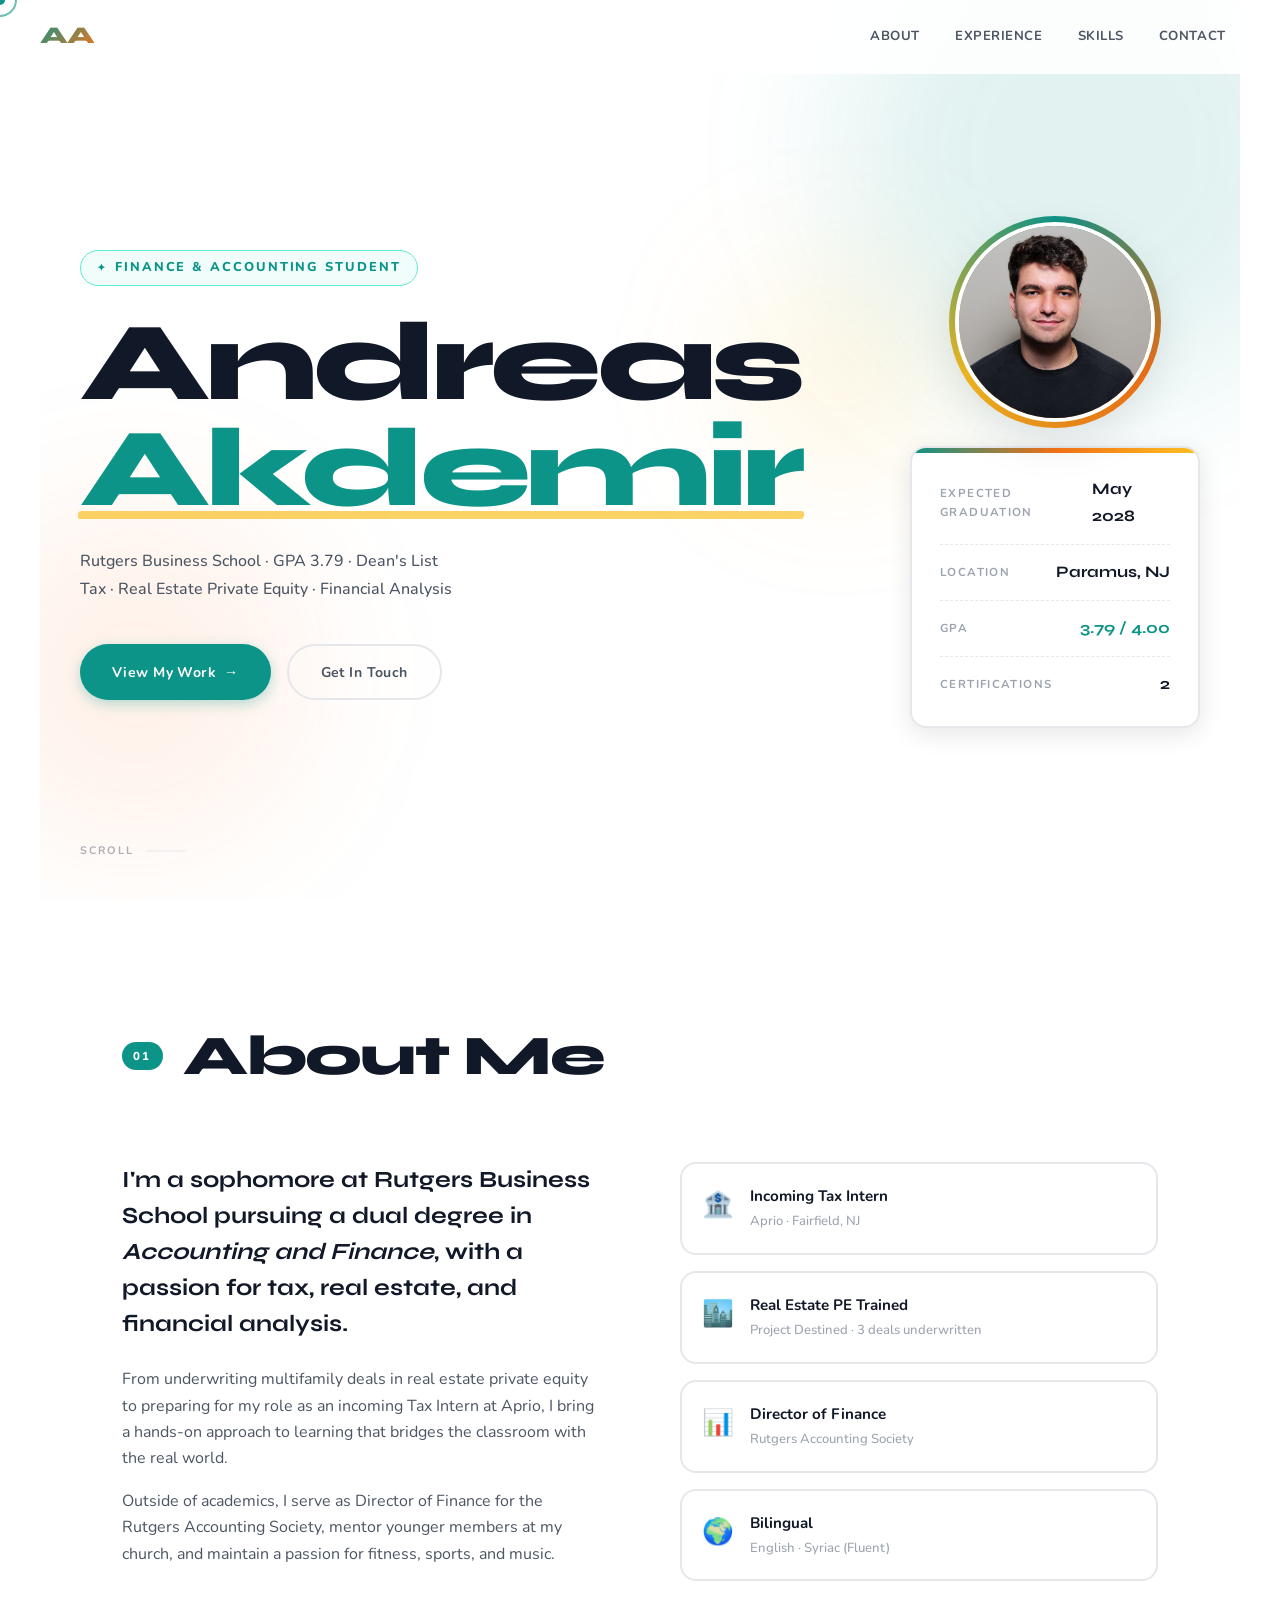
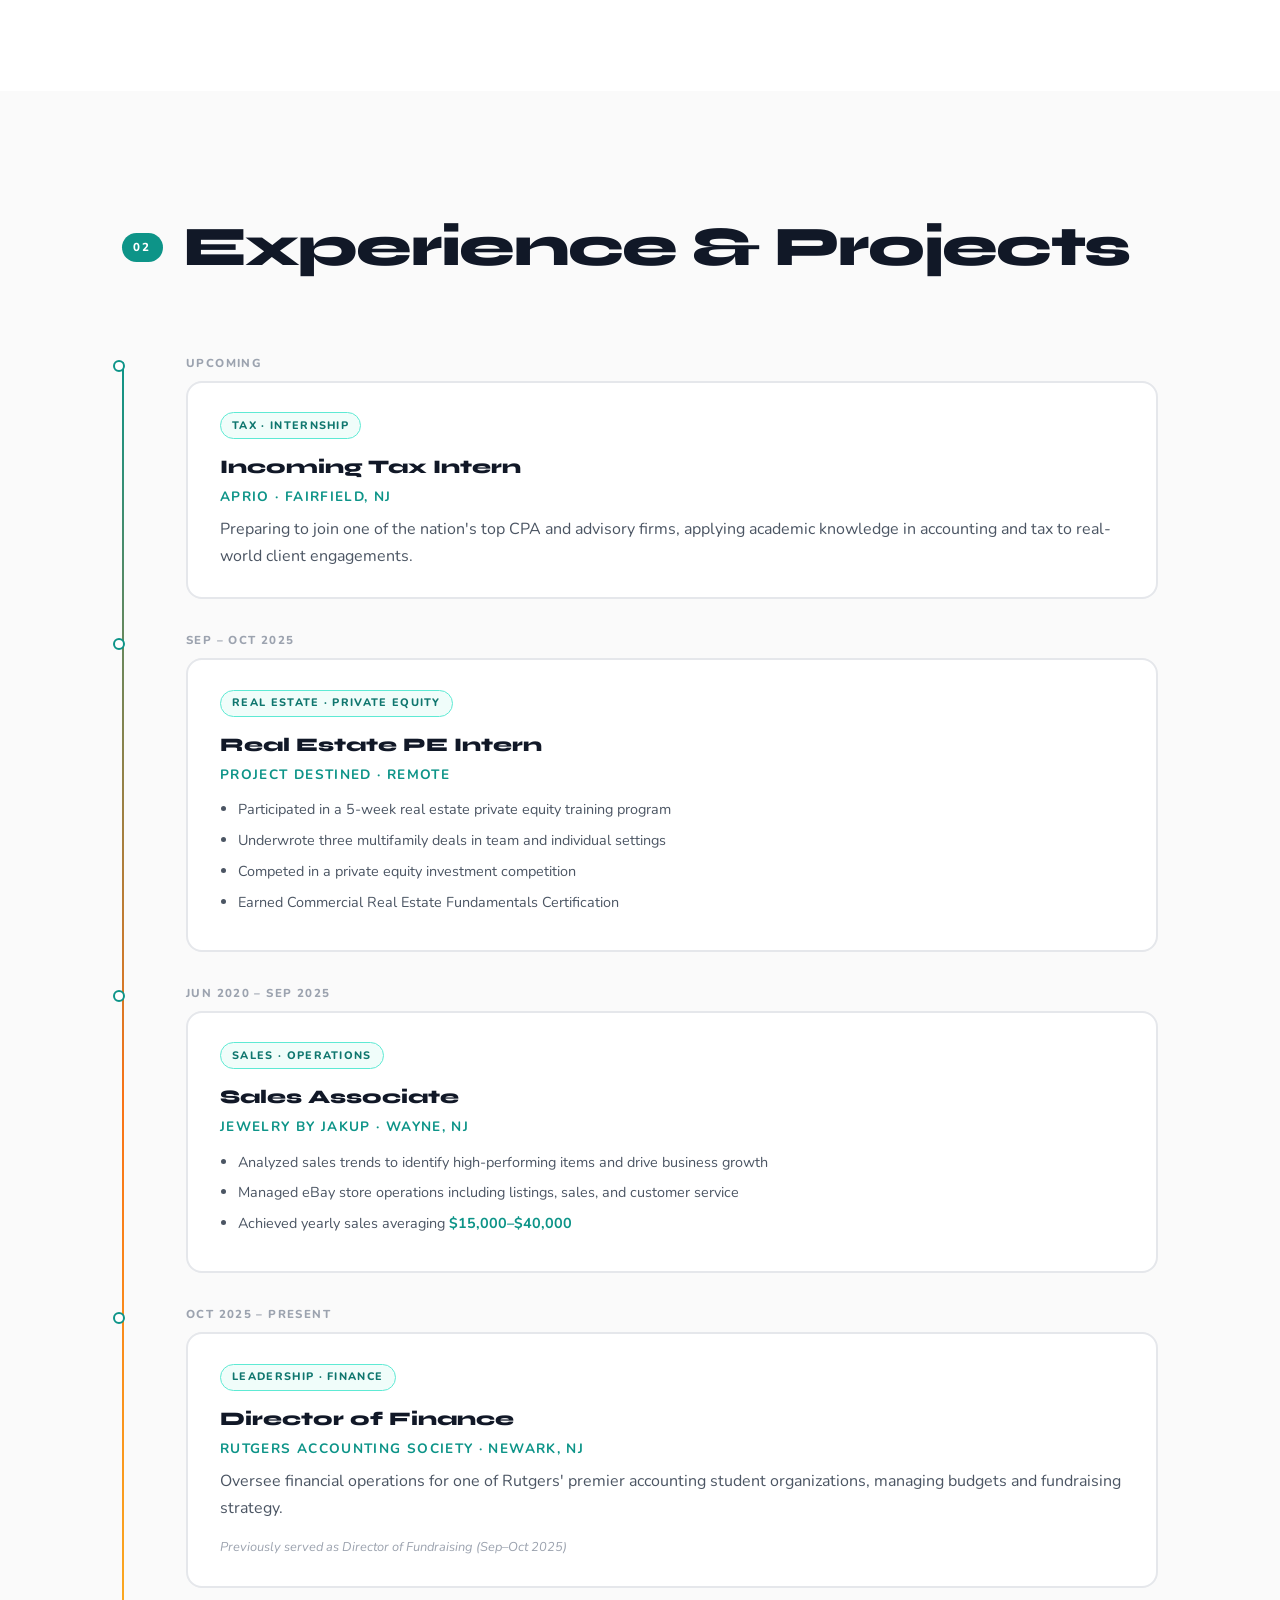
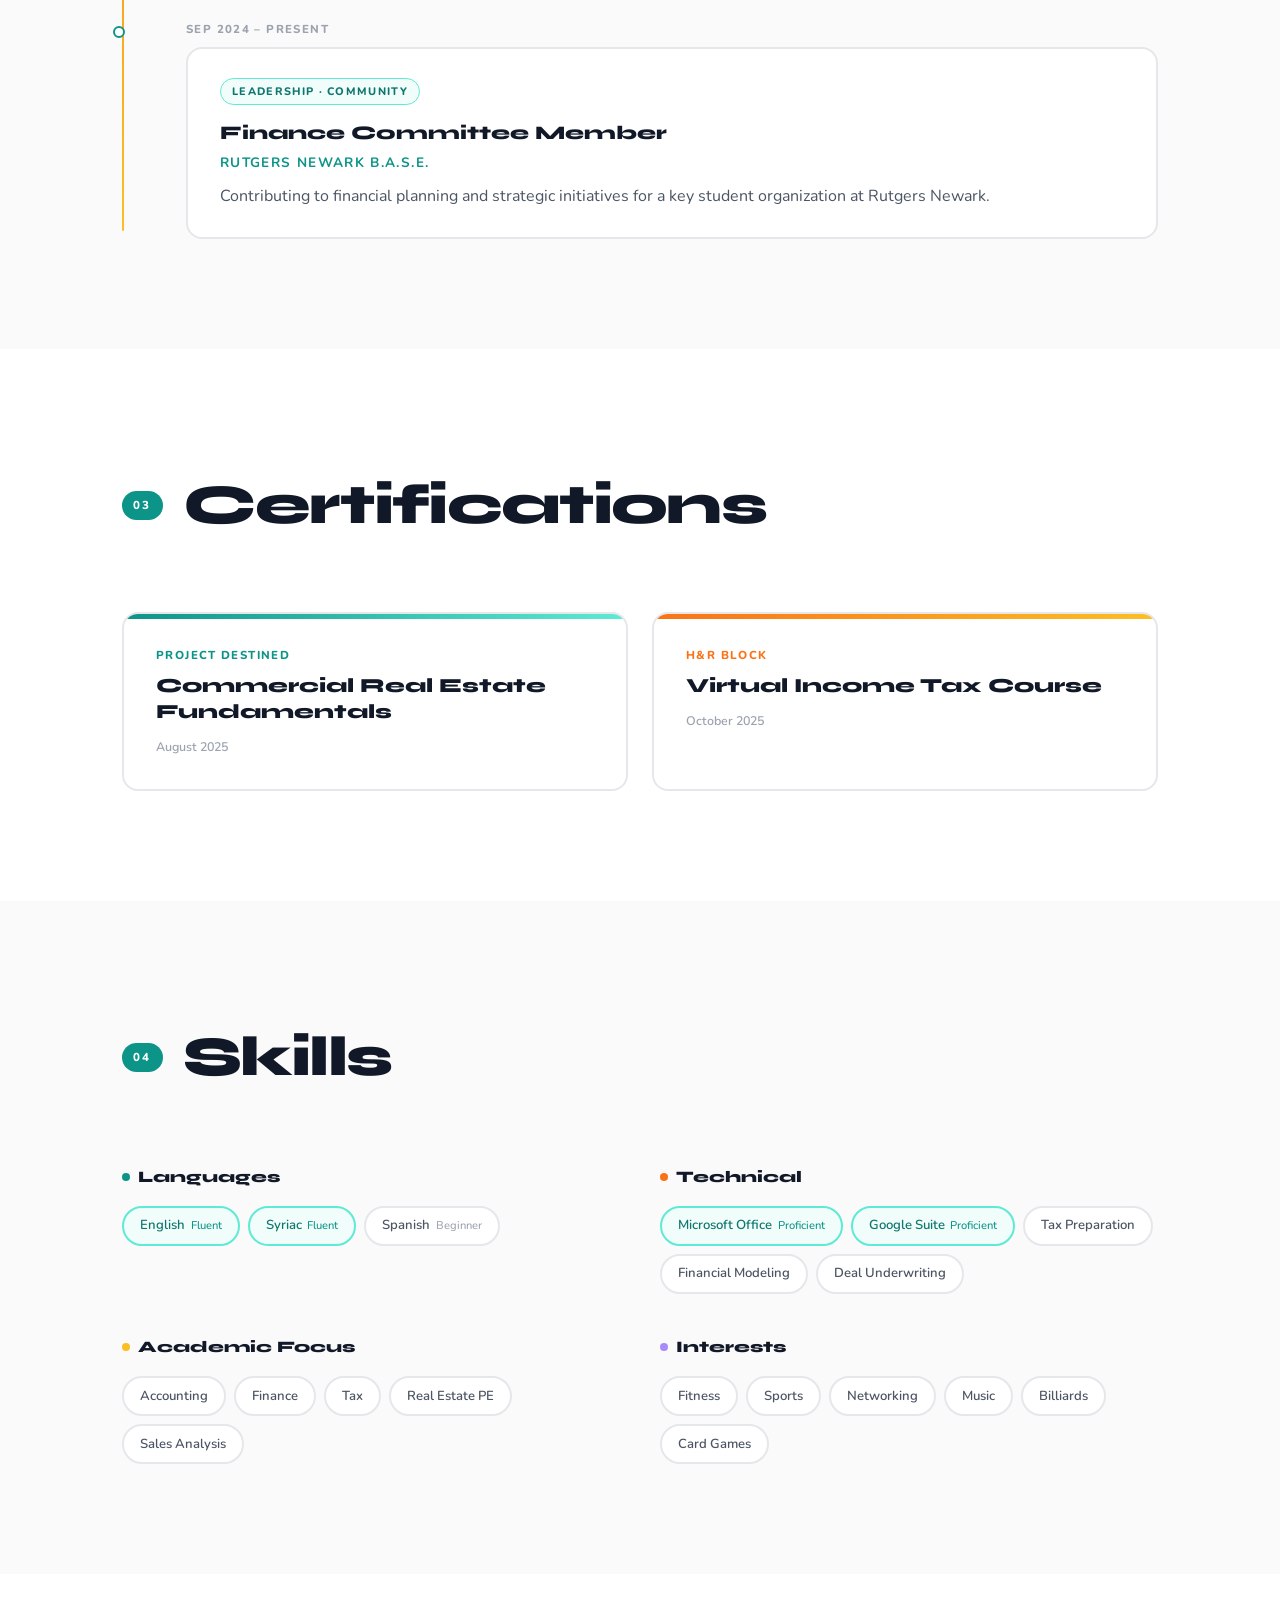
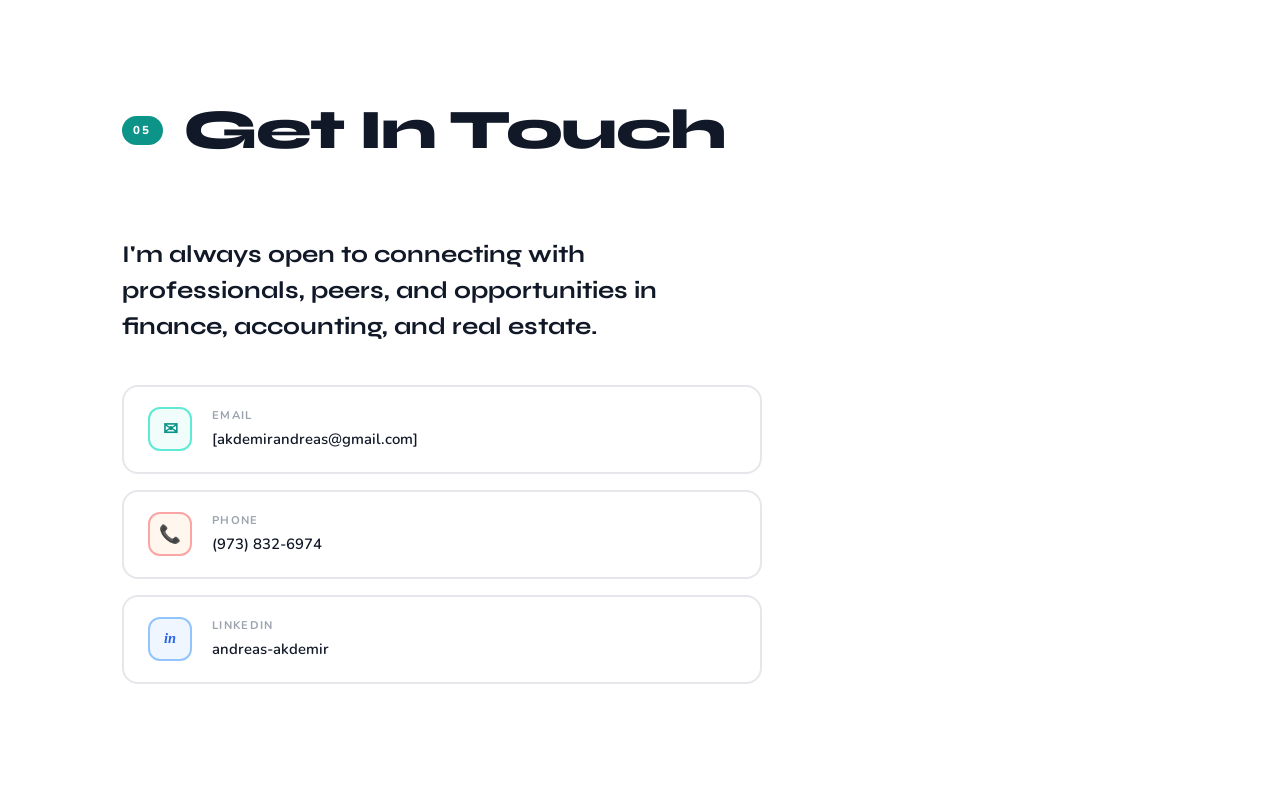
==== index.html @ e348144d "Update index.html" ====
<!DOCTYPE html>
<html lang="en">
<head>
  <meta charset="UTF-8" />
  <meta name="viewport" content="width=device-width, initial-scale=1.0"/>
  <title>Andreas Akdemir — Finance & Accounting</title>
  <style>
/* =============================================
   ANDREAS AKDEMIR — FUN PORTFOLIO STYLES
   Playful, bold, energetic — still professional
   ============================================= */

/* ---- VARIABLES ---- */
:root {
  --teal:        #0d9488;
  --teal-light:  #5eead4;
  --teal-dark:   #0f766e;
  --teal-faint:  #f0fdfa;
  --coral:       #f97316;
  --coral-faint: #fff7ed;
  --yellow:      #fbbf24;
  --yellow-faint:#fffbeb;
  --white:       #ffffff;
  --off-white:   #f8fafb;
  --text:        #111827;
  --text-mid:    #4b5563;
  --text-light:  #9ca3af;
  --border:      #e5e7eb;
  --font-display:'Syne', sans-serif;
  --font-body:   'Nunito', sans-serif;
  --shadow-sm:    0 2px 8px rgba(0,0,0,0.07);
  --shadow-md:    0 6px 24px rgba(0,0,0,0.10);
  --shadow-lg:    0 16px 48px rgba(0,0,0,0.12);
  --shadow-teal:  0 8px 30px rgba(13,148,136,0.25);
  --shadow-coral: 0 8px 30px rgba(249,115,22,0.2);
  --radius:      16px;
  --radius-sm:   10px;
  --transition:  0.3s cubic-bezier(0.34, 1.56, 0.64, 1);
  --transition-fast: 0.2s ease;
}

/* ---- RESET ---- */
*, *::before, *::after { box-sizing: border-box; margin: 0; padding: 0; }
html { scroll-behavior: smooth; font-size: 16px; }
body {
  font-family: var(--font-body);
  color: var(--text);
  background: var(--white);
  line-height: 1.65;
  overflow-x: hidden;
  cursor: none;
}
a { text-decoration: none; color: inherit; }
ul { list-style: none; }

/* ---- CUSTOM CURSOR ---- */
.cursor-dot {
  width: 10px; height: 10px;
  background: var(--teal);
  border-radius: 50%;
  position: fixed;
  top: 0; left: 0;
  pointer-events: none;
  z-index: 9999;
  transform: translate(-50%, -50%);
  transition: background 0.2s ease, width 0.2s ease, height 0.2s ease;
}
.cursor-ring {
  width: 34px; height: 34px;
  border: 2px solid var(--teal);
  border-radius: 50%;
  position: fixed;
  top: 0; left: 0;
  pointer-events: none;
  z-index: 9998;
  transform: translate(-50%, -50%);
  transition: border-color 0.2s ease, width 0.25s ease, height 0.25s ease;
  opacity: 0.6;
}
.cursor-hover .cursor-dot { background: var(--coral); width: 14px; height: 14px; }
.cursor-hover .cursor-ring { border-color: var(--coral); width: 44px; height: 44px; }

/* ---- TYPOGRAPHY ---- */
h1, h2, h3 { font-family: var(--font-display); font-weight: 800; }
h2 { font-size: clamp(2.2rem, 5vw, 3.5rem); letter-spacing: -0.03em; }
h3 { font-size: 1.35rem; }
h4 { font-size: 0.85rem; font-family: var(--font-body); font-weight: 700; color: var(--teal); text-transform: uppercase; letter-spacing: 0.1em; margin-bottom: 0.5rem; }
p { color: var(--text-mid); margin-bottom: 1rem; }
p:last-child { margin-bottom: 0; }
strong { font-weight: 700; color: var(--text); }
.teal { color: var(--teal) !important; }

/* ---- UTILITY ---- */
.container { max-width: 1100px; margin: 0 auto; padding: 0 2rem; }
.section { padding: 110px 0; }
.section-alt { background: #fafafa; }

.section-header {
  display: flex;
  align-items: center;
  gap: 1.25rem;
  margin-bottom: 60px;
}
.section-number {
  font-family: var(--font-body);
  font-size: 0.72rem;
  font-weight: 800;
  letter-spacing: 0.18em;
  color: var(--white);
  background: var(--teal);
  padding: 0.3rem 0.7rem;
  border-radius: 100px;
  text-transform: uppercase;
}

/* ---- REVEAL ANIMATIONS ---- */
.reveal {
  opacity: 1;
  transform: translateY(0);
}
.delay-1 { transition-delay: 0.08s; }
.delay-2 { transition-delay: 0.16s; }
.delay-3 { transition-delay: 0.24s; }
.delay-4 { transition-delay: 0.32s; }

/* ---- NAVBAR ---- */
#navbar {
  position: fixed;
  top: 0; left: 0; right: 0;
  z-index: 100;
  display: flex;
  align-items: center;
  justify-content: space-between;
  padding: 1rem 2.5rem;
  background: rgba(255,255,255,0.88);
  backdrop-filter: blur(16px);
  border-bottom: 2px solid transparent;
  transition: border-color 0.3s, box-shadow 0.3s;
}
#navbar.scrolled {
  border-color: var(--teal-light);
  box-shadow: var(--shadow-sm);
}
.nav-logo {
  font-family: var(--font-display);
  font-size: 1.5rem;
  font-weight: 800;
  background: linear-gradient(135deg, var(--teal), var(--coral));
  -webkit-background-clip: text;
  -webkit-text-fill-color: transparent;
  background-clip: text;
  letter-spacing: -0.04em;
}
.nav-links { display: flex; gap: 0.4rem; }
.nav-links a {
  font-size: 0.82rem;
  font-weight: 700;
  letter-spacing: 0.04em;
  color: var(--text-mid);
  text-transform: uppercase;
  padding: 0.45rem 0.9rem;
  border-radius: 100px;
  transition: background 0.2s ease, color 0.2s ease;
}
.nav-links a:hover { background: var(--teal-faint); color: var(--teal); }
.hamburger { display: none; flex-direction: column; gap: 5px; background: none; border: none; cursor: pointer; padding: 4px; }
.hamburger span { display: block; width: 22px; height: 2px; background: var(--text); border-radius: 2px; transition: var(--transition-fast); }

/* ---- BG BLOBS ---- */
.blob {
  position: absolute;
  border-radius: 50%;
  filter: blur(70px);
  pointer-events: none;
  z-index: 0;
}

/* ---- HERO ---- */
#hero {
  min-height: 100vh;
  display: flex;
  align-items: center;
  padding: 130px 2.5rem 80px;
  position: relative;
  overflow: hidden;
  gap: 4rem;
  max-width: 1200px;
  margin: 0 auto;
}
.hero-blob-1 {
  width: 500px; height: 500px;
  background: rgba(13,148,136,0.12);
  top: -100px; right: -100px;
  animation: float1 8s ease-in-out infinite;
}
.hero-blob-2 {
  width: 350px; height: 350px;
  background: rgba(249,115,22,0.09);
  bottom: 50px; left: -80px;
  animation: float2 10s ease-in-out infinite;
}
.hero-blob-3 {
  width: 200px; height: 200px;
  background: rgba(251,191,36,0.14);
  top: 30%; right: 25%;
  animation: float1 7s ease-in-out infinite reverse;
}
@keyframes float1 {
  0%, 100% { transform: translateY(0) scale(1); }
  50% { transform: translateY(-30px) scale(1.05); }
}
@keyframes float2 {
  0%, 100% { transform: translateY(0) rotate(0deg); }
  50% { transform: translateY(-20px) rotate(8deg); }
}

.hero-content { flex: 1; position: relative; z-index: 1; }
.hero-eyebrow {
  display: inline-flex;
  align-items: center;
  gap: 0.5rem;
  font-size: 0.8rem;
  font-weight: 800;
  letter-spacing: 0.15em;
  text-transform: uppercase;
  color: var(--teal);
  background: var(--teal-faint);
  border: 1.5px solid var(--teal-light);
  padding: 0.4rem 1rem;
  border-radius: 100px;
  margin-bottom: 1.5rem;
}
.hero-eyebrow::before { content: '✦'; font-size: 0.65rem; }
.hero-name {
  font-size: clamp(3.8rem, 9vw, 7rem);
  line-height: 0.95;
  letter-spacing: -0.04em;
  color: var(--text);
  margin-bottom: 1.5rem;
  font-weight: 800;
}
.name-highlight {
  position: relative;
  display: inline-block;
  color: var(--teal);
}
.name-highlight::after {
  content: '';
  position: absolute;
  bottom: 4px; left: -2px; right: -2px;
  height: 8px;
  background: var(--yellow);
  border-radius: 3px;
  z-index: -1;
  transform: skewX(-4deg);
  opacity: 0.7;
}
.hero-sub {
  font-size: 1rem;
  color: var(--text-mid);
  line-height: 1.8;
  margin-bottom: 2.5rem;
  max-width: 420px;
  font-weight: 500;
}
.hero-cta { display: flex; gap: 1rem; flex-wrap: wrap; }

.btn-primary {
  display: inline-flex;
  align-items: center;
  gap: 0.5rem;
  padding: 0.9rem 2rem;
  background: var(--teal);
  color: white;
  font-size: 0.88rem;
  font-weight: 700;
  letter-spacing: 0.03em;
  border-radius: 100px;
  transition: transform 0.2s cubic-bezier(0.34,1.56,0.64,1), box-shadow 0.2s ease, background 0.2s ease;
  box-shadow: 0 4px 14px rgba(13,148,136,0.3);
}
.btn-primary::after { content: '→'; }
.btn-primary:hover {
  background: var(--teal-dark);
  transform: translateY(-3px) scale(1.04);
  box-shadow: var(--shadow-teal);
}
.btn-ghost {
  display: inline-flex;
  align-items: center;
  gap: 0.5rem;
  padding: 0.9rem 2rem;
  border: 2px solid var(--border);
  color: var(--text-mid);
  font-size: 0.88rem;
  font-weight: 700;
  letter-spacing: 0.03em;
  border-radius: 100px;
  transition: border-color 0.2s, color 0.2s, transform 0.2s cubic-bezier(0.34,1.56,0.64,1);
}
.btn-ghost:hover { border-color: var(--coral); color: var(--coral); transform: translateY(-3px); }

.hero-side { flex: 0 0 290px; position: relative; z-index: 1; }
.hero-card {
  background: var(--white);
  border: 2px solid var(--border);
  border-radius: var(--radius);
  padding: 1.75rem;
  box-shadow: var(--shadow-md);
  position: relative;
  overflow: hidden;
}
.hero-card::before {
  content: '';
  position: absolute;
  top: 0; left: 0; right: 0;
  height: 5px;
  background: linear-gradient(90deg, var(--teal), var(--coral), var(--yellow));
}
.hero-card-row {
  display: flex;
  justify-content: space-between;
  align-items: center;
  padding: 0.9rem 0;
  border-bottom: 1px dashed var(--border);
}
.hero-card-row:last-child { border-bottom: none; padding-bottom: 0; }
.hero-card-row:first-child { padding-top: 0; }
.card-label { font-size: 0.72rem; text-transform: uppercase; letter-spacing: 0.12em; color: var(--text-light); font-weight: 700; }
.card-value { font-family: var(--font-display); font-size: 1rem; font-weight: 700; color: var(--text); }

.scroll-hint {
  position: absolute;
  bottom: 2.5rem; left: 2.5rem;
  display: flex;
  align-items: center;
  gap: 0.75rem;
  opacity: 0.45;
}
.scroll-hint span { font-size: 0.68rem; letter-spacing: 0.18em; text-transform: uppercase; color: var(--text-mid); font-weight: 700; }
.scroll-line { width: 40px; height: 2px; background: var(--border); border-radius: 2px; overflow: hidden; position: relative; }
.scroll-line::after {
  content: '';
  position: absolute; top: 0; left: -100%;
  width: 100%; height: 100%;
  background: linear-gradient(90deg, var(--teal), var(--coral));
  animation: scrollLine 2s ease infinite;
}
@keyframes scrollLine { 0% { left: -100%; } 100% { left: 100%; } }

/* ---- ABOUT ---- */
.about-grid {
  display: grid;
  grid-template-columns: 1fr 1fr;
  gap: 5rem;
  align-items: start;
}
.about-text .large-text {
  font-family: var(--font-display);
  font-size: 1.45rem;
  line-height: 1.55;
  color: var(--text);
  margin-bottom: 1.5rem;
  font-weight: 700;
}
.about-highlights { display: flex; flex-direction: column; gap: 1rem; }
.highlight-item {
  display: flex;
  align-items: flex-start;
  gap: 1rem;
  padding: 1.25rem;
  background: var(--white);
  border: 2px solid var(--border);
  border-radius: var(--radius);
  transition: transform var(--transition), box-shadow var(--transition), border-color var(--transition);
}
.highlight-item:hover {
  transform: translateY(-4px) rotate(-0.5deg);
  box-shadow: var(--shadow-md);
  border-color: var(--teal-light);
}
.highlight-item:nth-child(2):hover { border-color: #fcd34d; box-shadow: 0 8px 28px rgba(251,191,36,0.2); }
.highlight-item:nth-child(3):hover { border-color: #fca5a5; box-shadow: 0 8px 28px rgba(249,115,22,0.15); }
.highlight-icon { font-size: 1.6rem; flex-shrink: 0; }
.highlight-item strong { display: block; font-size: 0.95rem; color: var(--text); margin-bottom: 2px; font-weight: 700; }
.highlight-item p { font-size: 0.82rem; color: var(--text-light); margin: 0; font-weight: 500; }

/* ---- TIMELINE ---- */
.timeline { position: relative; padding-left: 2rem; }
.timeline::before {
  content: '';
  position: absolute;
  top: 8px; bottom: 8px; left: 0;
  width: 2px;
  background: linear-gradient(to bottom, var(--teal), var(--coral), var(--yellow));
  border-radius: 2px;
}
.timeline-item {
  position: relative;
  margin-bottom: 2rem;
  padding-left: 2rem;
}
.timeline-item:last-child { margin-bottom: 0; }
.timeline-dot {
  position: absolute;
  left: -2.55rem;
  top: 0.4rem;
  width: 12px; height: 12px;
  background: var(--white);
  border: 2.5px solid var(--teal);
  border-radius: 50%;
  transition: transform var(--transition), background var(--transition);
}
.timeline-item:hover .timeline-dot {
  background: var(--teal);
  transform: scale(1.5);
}
.timeline-date {
  font-size: 0.72rem;
  font-weight: 800;
  letter-spacing: 0.12em;
  text-transform: uppercase;
  color: var(--text-light);
  margin-bottom: 0.5rem;
}
.timeline-card {
  background: var(--white);
  border: 2px solid var(--border);
  border-radius: var(--radius);
  padding: 1.75rem 2rem;
  transition: transform var(--transition), box-shadow var(--transition), border-color var(--transition);
}
.timeline-card:hover {
  transform: translateX(6px);
  box-shadow: var(--shadow-md);
  border-color: var(--teal-light);
}
.timeline-tag {
  display: inline-block;
  font-size: 0.68rem;
  font-weight: 800;
  letter-spacing: 0.12em;
  text-transform: uppercase;
  color: var(--teal-dark);
  background: var(--teal-faint);
  border: 1.5px solid var(--teal-light);
  padding: 0.22rem 0.7rem;
  border-radius: 100px;
  margin-bottom: 0.75rem;
}
.timeline-card h3 { font-size: 1.2rem; margin-bottom: 0.2rem; }
.timeline-card ul { padding-left: 1.1rem; margin-top: 0.75rem; }
.timeline-card ul li {
  font-size: 0.9rem;
  color: var(--text-mid);
  margin-bottom: 0.45rem;
  list-style: disc;
}
.small-note { font-size: 0.8rem !important; color: var(--text-light) !important; font-style: italic; margin-top: 0.75rem; }

/* ---- CERTIFICATIONS ---- */
.cert-grid {
  display: grid;
  grid-template-columns: 1fr 1fr;
  gap: 1.5rem;
}
.cert-card {
  padding: 2rem;
  border: 2px solid var(--border);
  border-radius: var(--radius);
  background: var(--white);
  position: relative;
  overflow: hidden;
  transition: transform var(--transition), box-shadow var(--transition), border-color var(--transition);
}
.cert-card::before {
  content: '';
  position: absolute;
  top: 0; left: 0; right: 0;
  height: 5px;
  background: linear-gradient(90deg, var(--teal), var(--teal-light));
}
.cert-card:nth-child(2)::before { background: linear-gradient(90deg, var(--coral), var(--yellow)); }
.cert-card:hover { transform: translateY(-6px) rotate(0.5deg); box-shadow: var(--shadow-lg); border-color: var(--teal-light); }
.cert-card:nth-child(2):hover { border-color: #fca5a5; box-shadow: var(--shadow-coral); }
.cert-org {
  font-size: 0.72rem;
  font-weight: 800;
  letter-spacing: 0.12em;
  text-transform: uppercase;
  color: var(--teal);
  margin-bottom: 0.5rem;
}
.cert-card:nth-child(2) .cert-org { color: var(--coral); }
.cert-name {
  font-family: var(--font-display);
  font-size: 1.25rem;
  color: var(--text);
  line-height: 1.3;
  margin-bottom: 0.75rem;
  font-weight: 800;
}
.cert-date { font-size: 0.78rem; color: var(--text-light); font-weight: 600; }

/* ---- SKILLS ---- */
.skills-grid {
  display: grid;
  grid-template-columns: 1fr 1fr;
  gap: 2.5rem;
}
.skill-group h3 {
  font-size: 1rem;
  margin-bottom: 1rem;
  color: var(--text);
  display: flex;
  align-items: center;
  gap: 0.5rem;
}
.skill-group h3::before {
  content: '';
  display: inline-block;
  width: 8px; height: 8px;
  background: var(--teal);
  border-radius: 50%;
  flex-shrink: 0;
}
.skill-group:nth-child(2) h3::before { background: var(--coral); }
.skill-group:nth-child(3) h3::before { background: var(--yellow); }
.skill-group:nth-child(4) h3::before { background: #a78bfa; }

.skill-pills { display: flex; flex-wrap: wrap; gap: 0.5rem; }
.pill {
  display: inline-flex;
  align-items: center;
  gap: 0.35rem;
  padding: 0.45rem 1rem;
  border: 2px solid var(--border);
  border-radius: 100px;
  font-size: 0.82rem;
  font-weight: 600;
  color: var(--text-mid);
  background: var(--white);
  transition: transform var(--transition), border-color 0.2s, color 0.2s, box-shadow 0.2s;
}
.pill em { font-style: normal; font-size: 0.7rem; color: var(--text-light); font-weight: 500; }
.pill-strong {
  border-color: var(--teal-light);
  background: var(--teal-faint);
  color: var(--teal-dark);
}
.pill-strong em { color: var(--teal); }
.pill:hover {
  transform: translateY(-3px) scale(1.06);
  border-color: var(--teal);
  color: var(--teal);
  box-shadow: 0 4px 12px rgba(13,148,136,0.2);
}

/* ---- CONTACT ---- */
.contact-wrapper { max-width: 640px; }
.contact-intro {
  font-family: var(--font-display);
  font-size: 1.5rem;
  line-height: 1.5;
  color: var(--text);
  margin-bottom: 2.5rem;
  font-weight: 700;
}
.contact-links { display: flex; flex-direction: column; gap: 1rem; }
.contact-link {
  display: flex;
  align-items: center;
  gap: 1.25rem;
  padding: 1.25rem 1.5rem;
  border: 2px solid var(--border);
  border-radius: var(--radius);
  transition: transform var(--transition), border-color 0.2s, box-shadow 0.2s, background 0.2s;
}
.contact-link:hover {
  transform: translateX(10px);
  border-color: var(--teal);
  background: var(--teal-faint);
  box-shadow: var(--shadow-sm);
}
.contact-link:nth-child(2):hover { border-color: var(--coral); background: var(--coral-faint); }
.contact-link:nth-child(3):hover { border-color: #2563eb; background: #eff6ff; }
.contact-icon {
  width: 44px; height: 44px;
  display: flex; align-items: center; justify-content: center;
  background: var(--teal-faint);
  border: 2px solid var(--teal-light);
  border-radius: 12px;
  color: var(--teal);
  font-size: 1.1rem;
  font-weight: 800;
  flex-shrink: 0;
  font-family: Georgia, serif;
  transition: transform var(--transition);
}
.contact-link:hover .contact-icon { transform: scale(1.15) rotate(-5deg); }
.contact-link:nth-child(2) .contact-icon { background: var(--coral-faint); border-color: #fca5a5; color: var(--coral); }
.contact-link:nth-child(3) .contact-icon { background: #eff6ff; border-color: #93c5fd; color: #2563eb; font-style: italic; font-size: 0.9rem; }
.contact-label {
  display: block;
  font-size: 0.7rem;
  text-transform: uppercase;
  letter-spacing: 0.12em;
  color: var(--text-light);
  margin-bottom: 2px;
  font-weight: 700;
}
.contact-val { display: block; font-size: 0.93rem; color: var(--text); font-weight: 600; }

/* ---- FOOTER ---- */
footer {
  padding: 2rem 2.5rem;
  border-top: 2px dashed var(--border);
  text-align: center;
  background: #fafafa;
}
footer p { font-size: 0.8rem; color: var(--text-light); margin: 0; font-weight: 600; }
footer p::before { content: '✦ '; color: var(--teal); }
footer p::after { content: ' ✦'; color: var(--coral); }

/* ---- RESPONSIVE ---- */
@media (max-width: 900px) {
  #hero { flex-direction: column; gap: 2.5rem; padding-top: 110px; }
  .hero-side { flex: unset; width: 100%; max-width: 380px; }
  .about-grid { grid-template-columns: 1fr; gap: 2.5rem; }
  .skills-grid { grid-template-columns: 1fr; }
  .cert-grid { grid-template-columns: 1fr; }
}
@media (max-width: 640px) {
  body { cursor: auto; }
  .cursor-dot, .cursor-ring { display: none; }
  .section { padding: 70px 0; }
  .nav-links { display: none; flex-direction: column; gap: 0; position: absolute; top: 100%; left: 0; right: 0; background: white; border-bottom: 2px solid var(--border); padding: 1rem 0; }
  .nav-links.open { display: flex; }
  .nav-links a { padding: 0.75rem 2rem; border-radius: 0; }
  .hamburger { display: flex; }
  #navbar { padding: 1rem 1.5rem; }
  .timeline { padding-left: 1rem; }
  .timeline-item { padding-left: 1.5rem; }
  .timeline-dot { left: -1.55rem; }
}

/* ---- HERO PHOTO ---- */
.hero-photo-wrap {
  position: relative;
  width: 200px;
  height: 200px;
  margin: 0 auto 1.5rem;
}
.hero-photo {
  width: 200px;
  height: 200px;
  object-fit: cover;
  object-position: center top;
  border-radius: 50%;
  border: 4px solid var(--white);
  box-shadow: var(--shadow-lg);
  position: relative;
  z-index: 1;
  transition: transform var(--transition);
}
.hero-photo:hover { transform: scale(1.04) rotate(-2deg); }
.hero-photo-ring {
  position: absolute;
  inset: -6px;
  border-radius: 50%;
  background: conic-gradient(var(--teal), var(--coral), var(--yellow), var(--teal));
  z-index: 0;
  animation: spinRing 6s linear infinite;
}
@keyframes spinRing {
  from { transform: rotate(0deg); }
  to   { transform: rotate(360deg); }
}

</style>
  <link href="https://fonts.googleapis.com/css2?family=Syne:wght@700;800&family=Nunito:wght@400;500;600;700;800&display=swap" rel="stylesheet"/>
</head>
<body>
  <div class="cursor-dot" id="cursorDot"></div>
  <div class="cursor-ring" id="cursorRing"></div>

  <!-- NAV -->
  <nav id="navbar">
    <div class="nav-logo">AA</div>
    <ul class="nav-links">
      <li><a href="#about">About</a></li>
      <li><a href="#experience">Experience</a></li>
      <li><a href="#skills">Skills</a></li>
      <li><a href="#contact">Contact</a></li>
    </ul>
    <button class="hamburger" id="hamburger" aria-label="Toggle menu">
      <span></span><span></span><span></span>
    </button>
  </nav>

  <!-- HERO -->
  <section id="hero">
    <div class="blob hero-blob-1"></div>
    <div class="blob hero-blob-2"></div>
    <div class="blob hero-blob-3"></div>
    <div class="hero-content">
      <p class="hero-eyebrow reveal">Finance &amp; Accounting Student</p>
      <h1 class="hero-name reveal delay-1">Andreas<br/><span class="name-highlight">Akdemir</span></h1>
      <p class="hero-sub reveal delay-2">
        Rutgers Business School · GPA 3.79 · Dean's List<br/>
        Tax · Real Estate Private Equity · Financial Analysis
      </p>
      <div class="hero-cta reveal delay-3">
        <a href="#experience" class="btn-primary">View My Work</a>
        <a href="#contact" class="btn-ghost">Get In Touch</a>
      </div>
    </div>
    <div class="hero-side reveal delay-4">
      <div class="hero-photo-wrap">
        <img src="[data-uri]" alt="Andreas Akdemir" class="hero-photo" />
        <div class="hero-photo-ring"></div>
      </div>
      <div class="hero-card">
        <div class="hero-card-row">
          <span class="card-label">Expected Graduation</span>
          <span class="card-value">May 2028</span>
        </div>
        <div class="hero-card-row">
          <span class="card-label">Location</span>
          <span class="card-value">Paramus, NJ</span>
        </div>
        <div class="hero-card-row">
          <span class="card-label">GPA</span>
          <span class="card-value teal">3.79 / 4.00</span>
        </div>
        <div class="hero-card-row">
          <span class="card-label">Certifications</span>
          <span class="card-value">2</span>
        </div>
      </div>
    </div>
    <div class="scroll-hint">
      <span>Scroll</span>
      <div class="scroll-line"></div>
    </div>
  </section>

  <!-- ABOUT -->
  <section id="about" class="section">
    <div class="container">
      <div class="section-header reveal">
        <span class="section-number">01</span>
        <h2>About Me</h2>
      </div>
      <div class="about-grid">
        <div class="about-text reveal delay-1">
          <p class="large-text">
            I'm a sophomore at Rutgers Business School pursuing a dual degree in <em>Accounting and Finance</em>, with a passion for tax, real estate, and financial analysis.
          </p>
          <p>
            From underwriting multifamily deals in real estate private equity to preparing for my role as an incoming Tax Intern at Aprio, I bring a hands-on approach to learning that bridges the classroom with the real world.
          </p>
          <p>
            Outside of academics, I serve as Director of Finance for the Rutgers Accounting Society, mentor younger members at my church, and maintain a passion for fitness, sports, and music.
          </p>
        </div>
        <div class="about-highlights reveal delay-2">
          <div class="highlight-item">
            <div class="highlight-icon">🏦</div>
            <div>
              <strong>Incoming Tax Intern</strong>
              <p>Aprio · Fairfield, NJ</p>
            </div>
          </div>
          <div class="highlight-item">
            <div class="highlight-icon">🏙️</div>
            <div>
              <strong>Real Estate PE Trained</strong>
              <p>Project Destined · 3 deals underwritten</p>
            </div>
          </div>
          <div class="highlight-item">
            <div class="highlight-icon">📊</div>
            <div>
              <strong>Director of Finance</strong>
              <p>Rutgers Accounting Society</p>
            </div>
          </div>
          <div class="highlight-item">
            <div class="highlight-icon">🌍</div>
            <div>
              <strong>Bilingual</strong>
              <p>English · Syriac (Fluent)</p>
            </div>
          </div>
        </div>
      </div>
    </div>
  </section>

  <!-- EXPERIENCE -->
  <section id="experience" class="section section-alt">
    <div class="container">
      <div class="section-header reveal">
        <span class="section-number">02</span>
        <h2>Experience &amp; Projects</h2>
      </div>

      <div class="timeline">

        <div class="timeline-item reveal">
          <div class="timeline-dot"></div>
          <div class="timeline-date">Upcoming</div>
          <div class="timeline-card">
            <div class="timeline-tag">Tax · Internship</div>
            <h3>Incoming Tax Intern</h3>
            <h4>Aprio · Fairfield, NJ</h4>
            <p>Preparing to join one of the nation's top CPA and advisory firms, applying academic knowledge in accounting and tax to real-world client engagements.</p>
          </div>
        </div>

        <div class="timeline-item reveal delay-1">
          <div class="timeline-dot"></div>
          <div class="timeline-date">Sep – Oct 2025</div>
          <div class="timeline-card">
            <div class="timeline-tag">Real Estate · Private Equity</div>
            <h3>Real Estate PE Intern</h3>
            <h4>Project Destined · Remote</h4>
            <ul>
              <li>Participated in a 5-week real estate private equity training program</li>
              <li>Underwrote three multifamily deals in team and individual settings</li>
              <li>Competed in a private equity investment competition</li>
              <li>Earned Commercial Real Estate Fundamentals Certification</li>
            </ul>
          </div>
        </div>

        <div class="timeline-item reveal delay-2">
          <div class="timeline-dot"></div>
          <div class="timeline-date">Jun 2020 – Sep 2025</div>
          <div class="timeline-card">
            <div class="timeline-tag">Sales · Operations</div>
            <h3>Sales Associate</h3>
            <h4>Jewelry By Jakup · Wayne, NJ</h4>
            <ul>
              <li>Analyzed sales trends to identify high-performing items and drive business growth</li>
              <li>Managed eBay store operations including listings, sales, and customer service</li>
              <li>Achieved yearly sales averaging <strong class="teal">$15,000–$40,000</strong></li>
            </ul>
          </div>
        </div>

        <div class="timeline-item reveal delay-3">
          <div class="timeline-dot"></div>
          <div class="timeline-date">Oct 2025 – Present</div>
          <div class="timeline-card">
            <div class="timeline-tag">Leadership · Finance</div>
            <h3>Director of Finance</h3>
            <h4>Rutgers Accounting Society · Newark, NJ</h4>
            <p>Oversee financial operations for one of Rutgers' premier accounting student organizations, managing budgets and fundraising strategy.</p>
            <p class="small-note">Previously served as Director of Fundraising (Sep–Oct 2025)</p>
          </div>
        </div>

        <div class="timeline-item reveal delay-4">
          <div class="timeline-dot"></div>
          <div class="timeline-date">Sep 2024 – Present</div>
          <div class="timeline-card">
            <div class="timeline-tag">Leadership · Community</div>
            <h3>Finance Committee Member</h3>
            <h4>Rutgers Newark B.A.S.E.</h4>
            <p>Contributing to financial planning and strategic initiatives for a key student organization at Rutgers Newark.</p>
          </div>
        </div>

      </div>
    </div>
  </section>

  <!-- CERTIFICATIONS -->
  <section id="certifications" class="section">
    <div class="container">
      <div class="section-header reveal">
        <span class="section-number">03</span>
        <h2>Certifications</h2>
      </div>
      <div class="cert-grid">
        <div class="cert-card reveal delay-1">
          <div class="cert-org">Project Destined</div>
          <div class="cert-name">Commercial Real Estate Fundamentals</div>
          <div class="cert-date">August 2025</div>
        </div>
        <div class="cert-card reveal delay-2">
          <div class="cert-org">H&amp;R Block</div>
          <div class="cert-name">Virtual Income Tax Course</div>
          <div class="cert-date">October 2025</div>
        </div>
      </div>
    </div>
  </section>

  <!-- SKILLS -->
  <section id="skills" class="section section-alt">
    <div class="container">
      <div class="section-header reveal">
        <span class="section-number">04</span>
        <h2>Skills</h2>
      </div>
      <div class="skills-grid">

        <div class="skill-group reveal delay-1">
          <h3>Languages</h3>
          <div class="skill-pills">
            <span class="pill pill-strong">English <em>Fluent</em></span>
            <span class="pill pill-strong">Syriac <em>Fluent</em></span>
            <span class="pill">Spanish <em>Beginner</em></span>
          </div>
        </div>

        <div class="skill-group reveal delay-2">
          <h3>Technical</h3>
          <div class="skill-pills">
            <span class="pill pill-strong">Microsoft Office <em>Proficient</em></span>
            <span class="pill pill-strong">Google Suite <em>Proficient</em></span>
            <span class="pill">Tax Preparation</span>
            <span class="pill">Financial Modeling</span>
            <span class="pill">Deal Underwriting</span>
          </div>
        </div>

        <div class="skill-group reveal delay-3">
          <h3>Academic Focus</h3>
          <div class="skill-pills">
            <span class="pill">Accounting</span>
            <span class="pill">Finance</span>
            <span class="pill">Tax</span>
            <span class="pill">Real Estate PE</span>
            <span class="pill">Sales Analysis</span>
          </div>
        </div>

        <div class="skill-group reveal delay-4">
          <h3>Interests</h3>
          <div class="skill-pills">
            <span class="pill">Fitness</span>
            <span class="pill">Sports</span>
            <span class="pill">Networking</span>
            <span class="pill">Music</span>
            <span class="pill">Billiards</span>
            <span class="pill">Card Games</span>
          </div>
        </div>

      </div>
    </div>
  </section>

  <!-- CONTACT -->
  <section id="contact" class="section">
    <div class="container">
      <div class="section-header reveal">
        <span class="section-number">05</span>
        <h2>Get In Touch</h2>
      </div>
      <div class="contact-wrapper reveal delay-1">
        <p class="contact-intro">
          I'm always open to connecting with professionals, peers, and opportunities in finance, accounting, and real estate.
        </p>
        <div class="contact-links">
          <a href="/cdn-cgi/l/email-protection#05646e6160686c77646b6177606476456268646c692b666a68" class="contact-link">
            <span class="contact-icon">✉</span>
            <div>
              <span class="contact-label">Email</span>
              <span class="contact-val"><span class="__cf_email__" data-cfemail="47262c23222a2e352629233522263407202a262e2b6924282a">[akdemirandreas@gmail.com]</span></span>
            </div>
          </a>
          <a href="tel:9738326974" class="contact-link">
            <span class="contact-icon">📞</span>
            <div>
              <span class="contact-label">Phone</span>
              <span class="contact-val">(973) 832-6974</span>
            </div>
          </a>
          <a href="https://www.linkedin.com/in/andreas-akdemir" target="_blank" class="contact-link">
            <span class="contact-icon">in</span>
            <div>
              <span class="contact-label">LinkedIn</span>
              <span class="contact-val">andreas-akdemir</span>
            </div>
          </a>
        </div>
      </div>
    </div>
  </section>

  <!-- FOOT
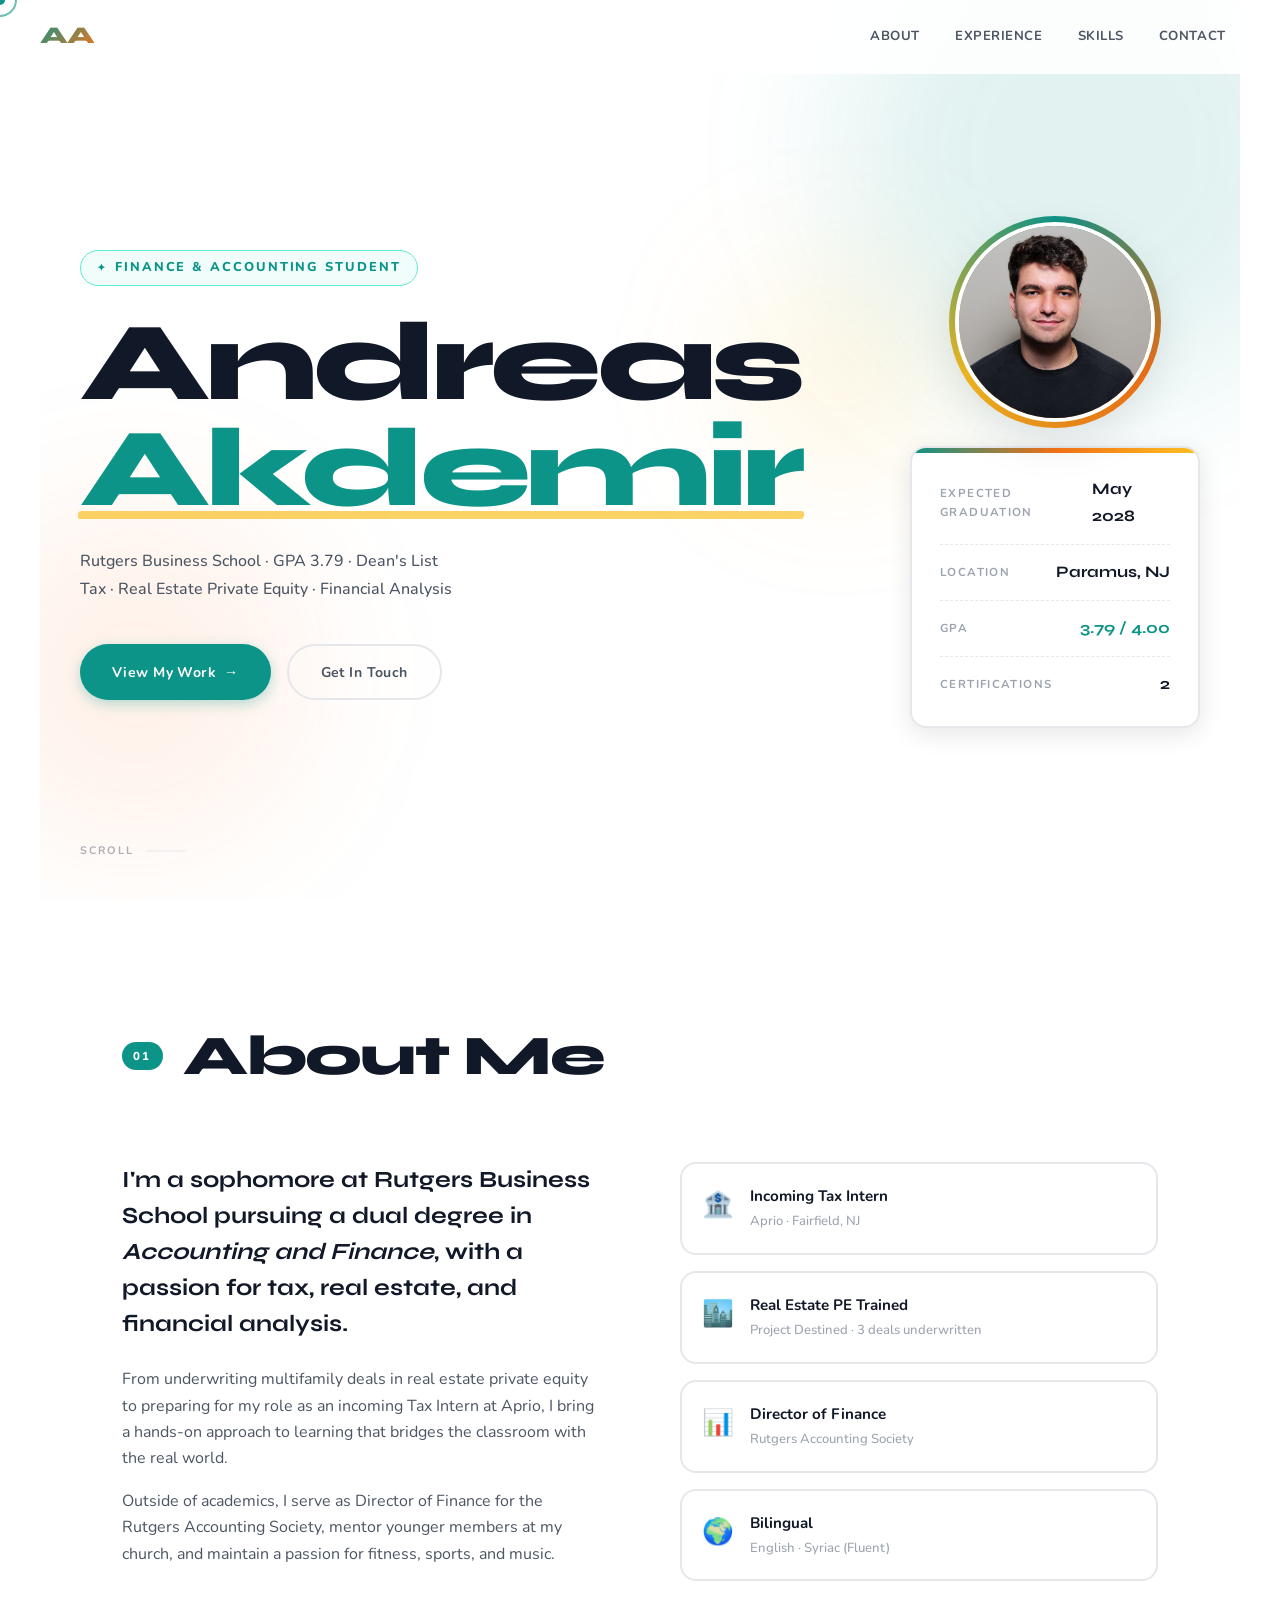
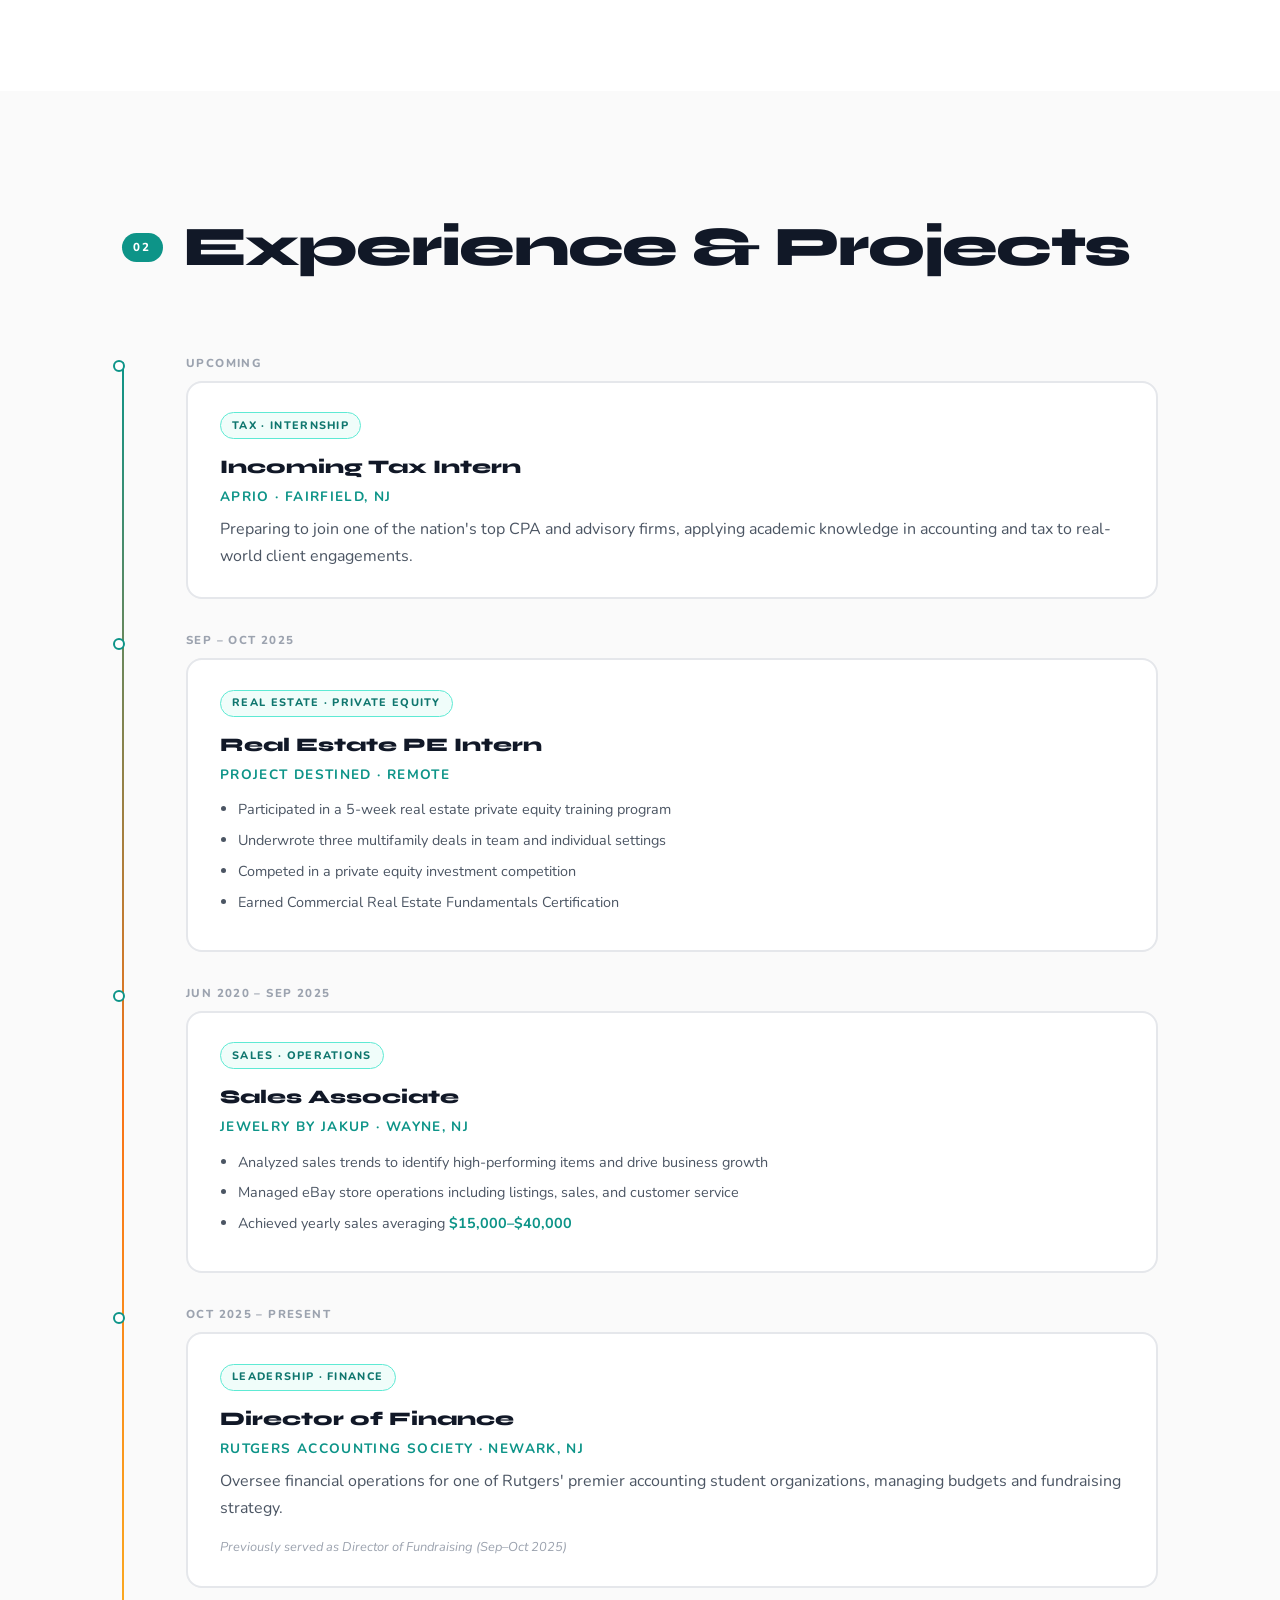
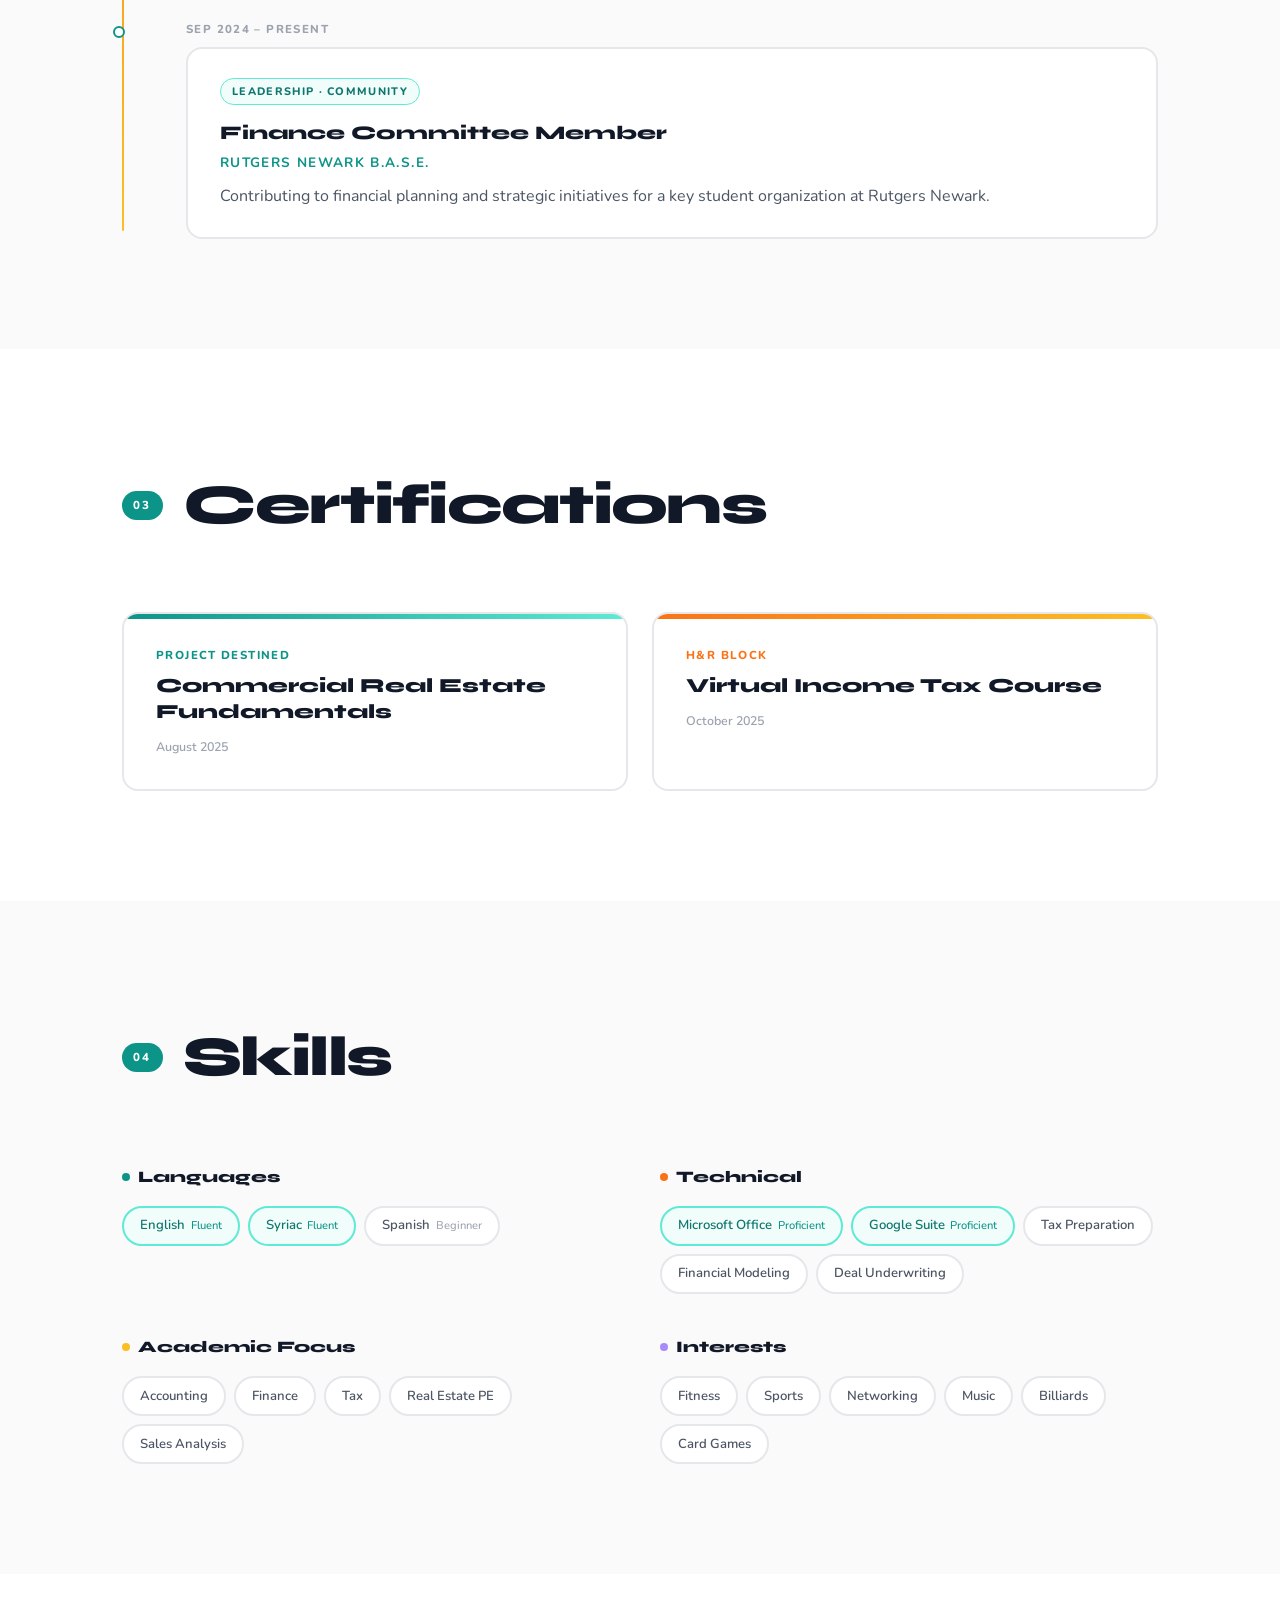
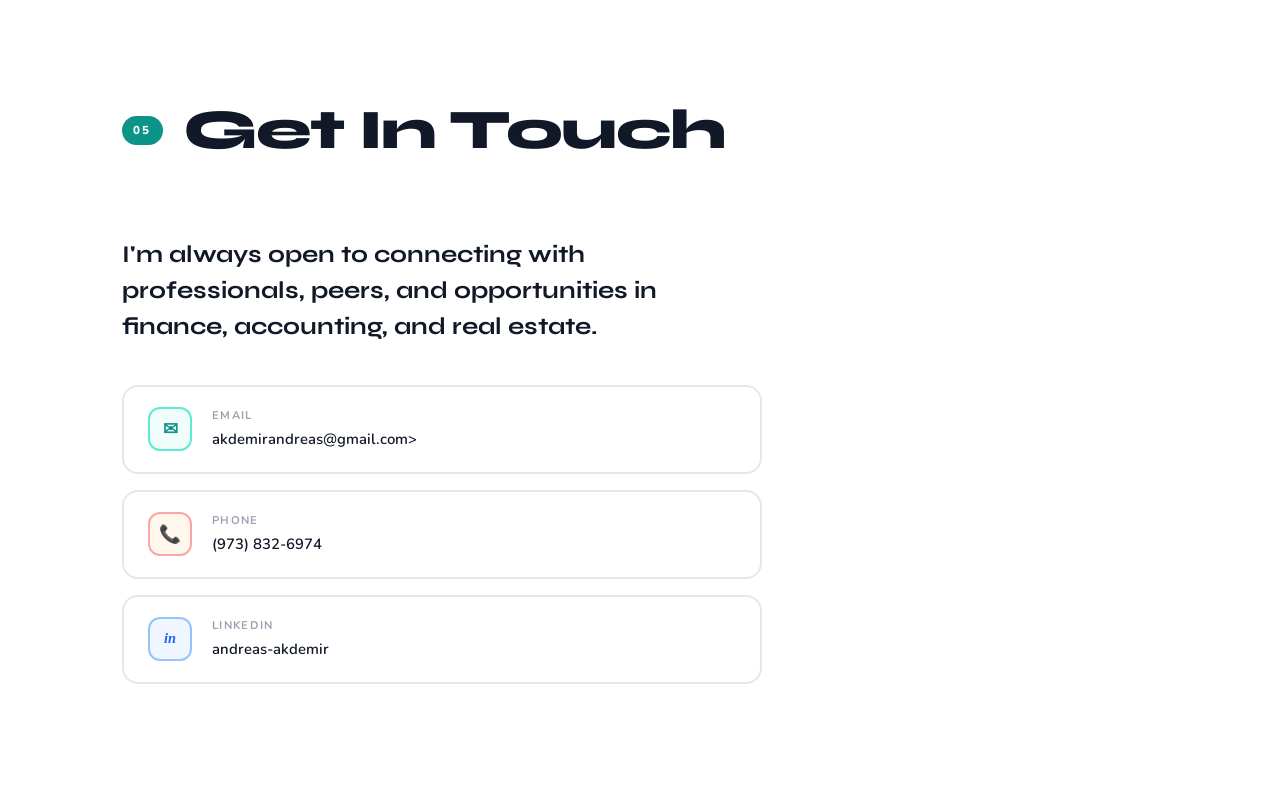
==== commit 4202e194: "Update index.html" ====
--- a/index.html
+++ b/index.html
@@ -971,7 +971,7 @@
             <span class="contact-icon">✉</span>
             <div>
               <span class="contact-label">Email</span>
-              <span class="contact-val"><span class="__cf_email__" data-cfemail="47262c23222a2e352629233522263407202a262e2b6924282a">[akdemirandreas@gmail.com]</span></span>
+              <span class="contact-val">akdemirandreas@gmail.com></span>
             </div>
           </a>
           <a href="tel:9738326974" class="contact-link">
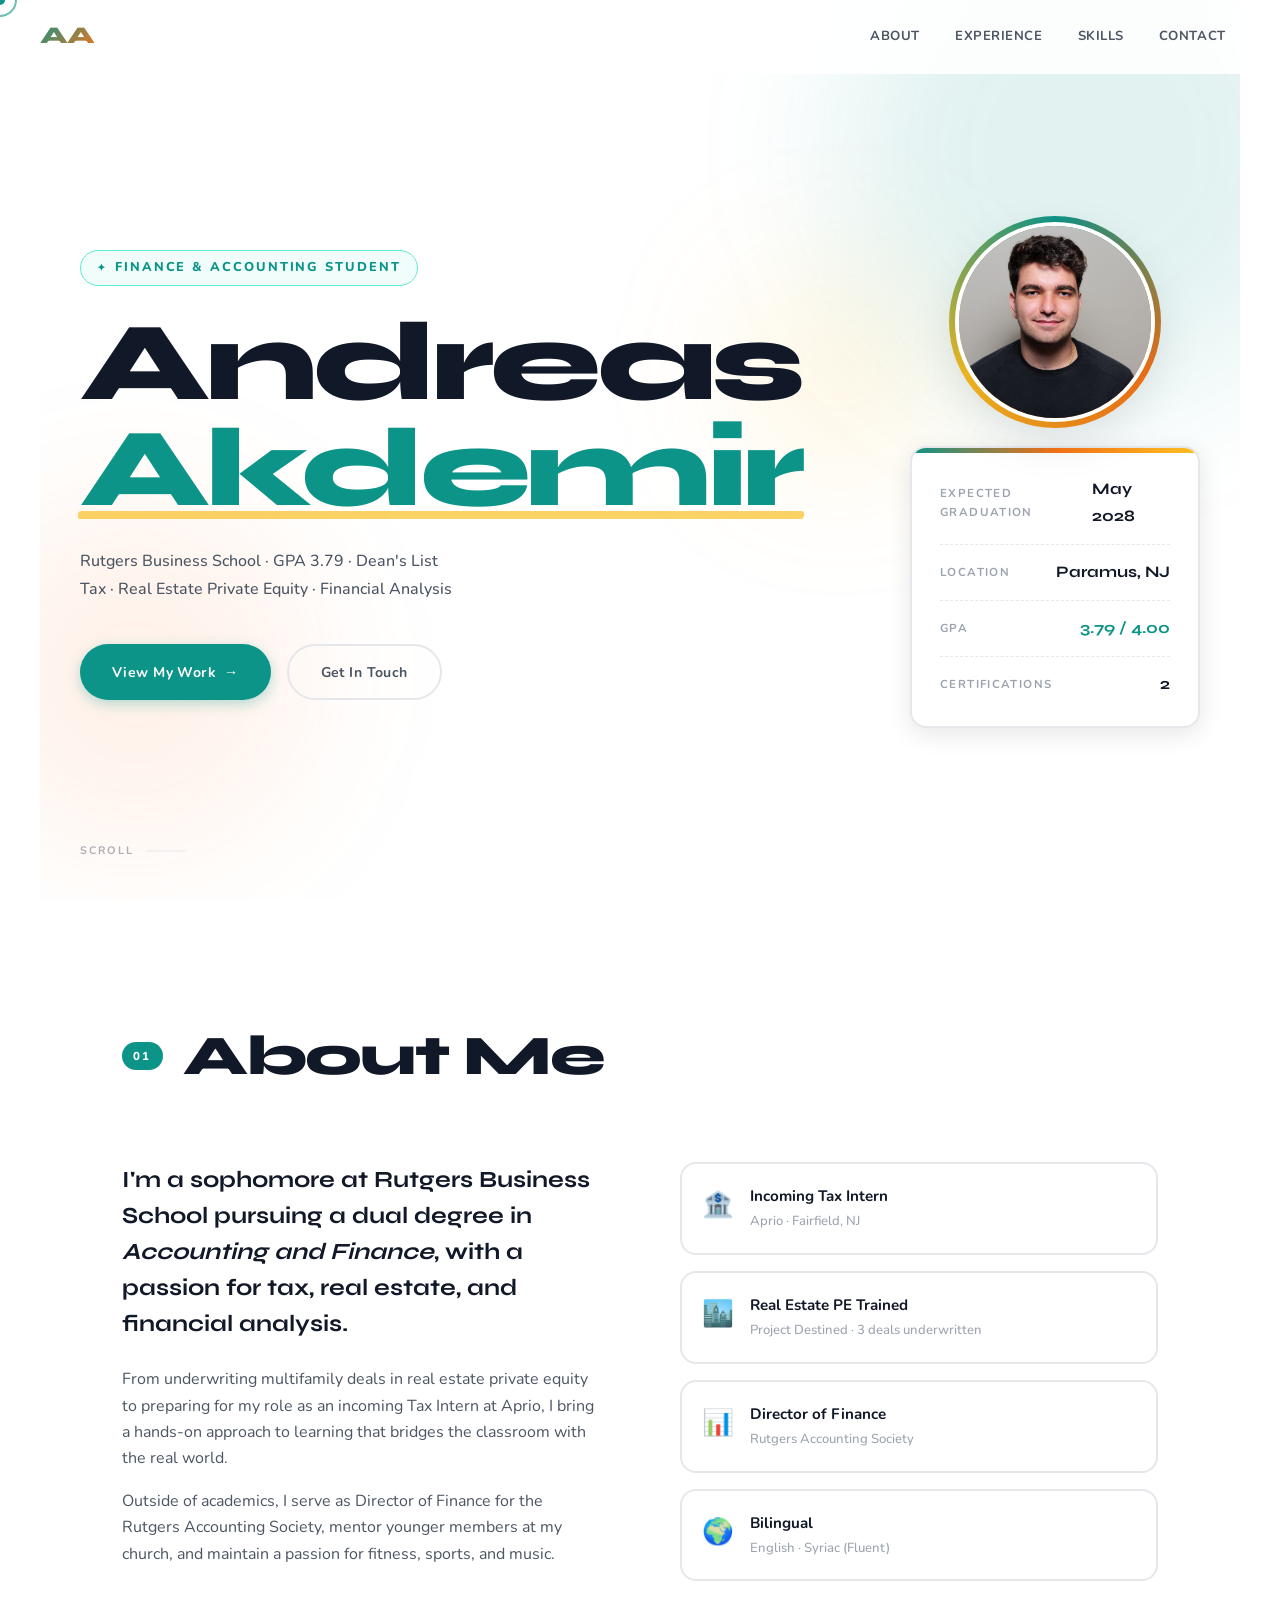
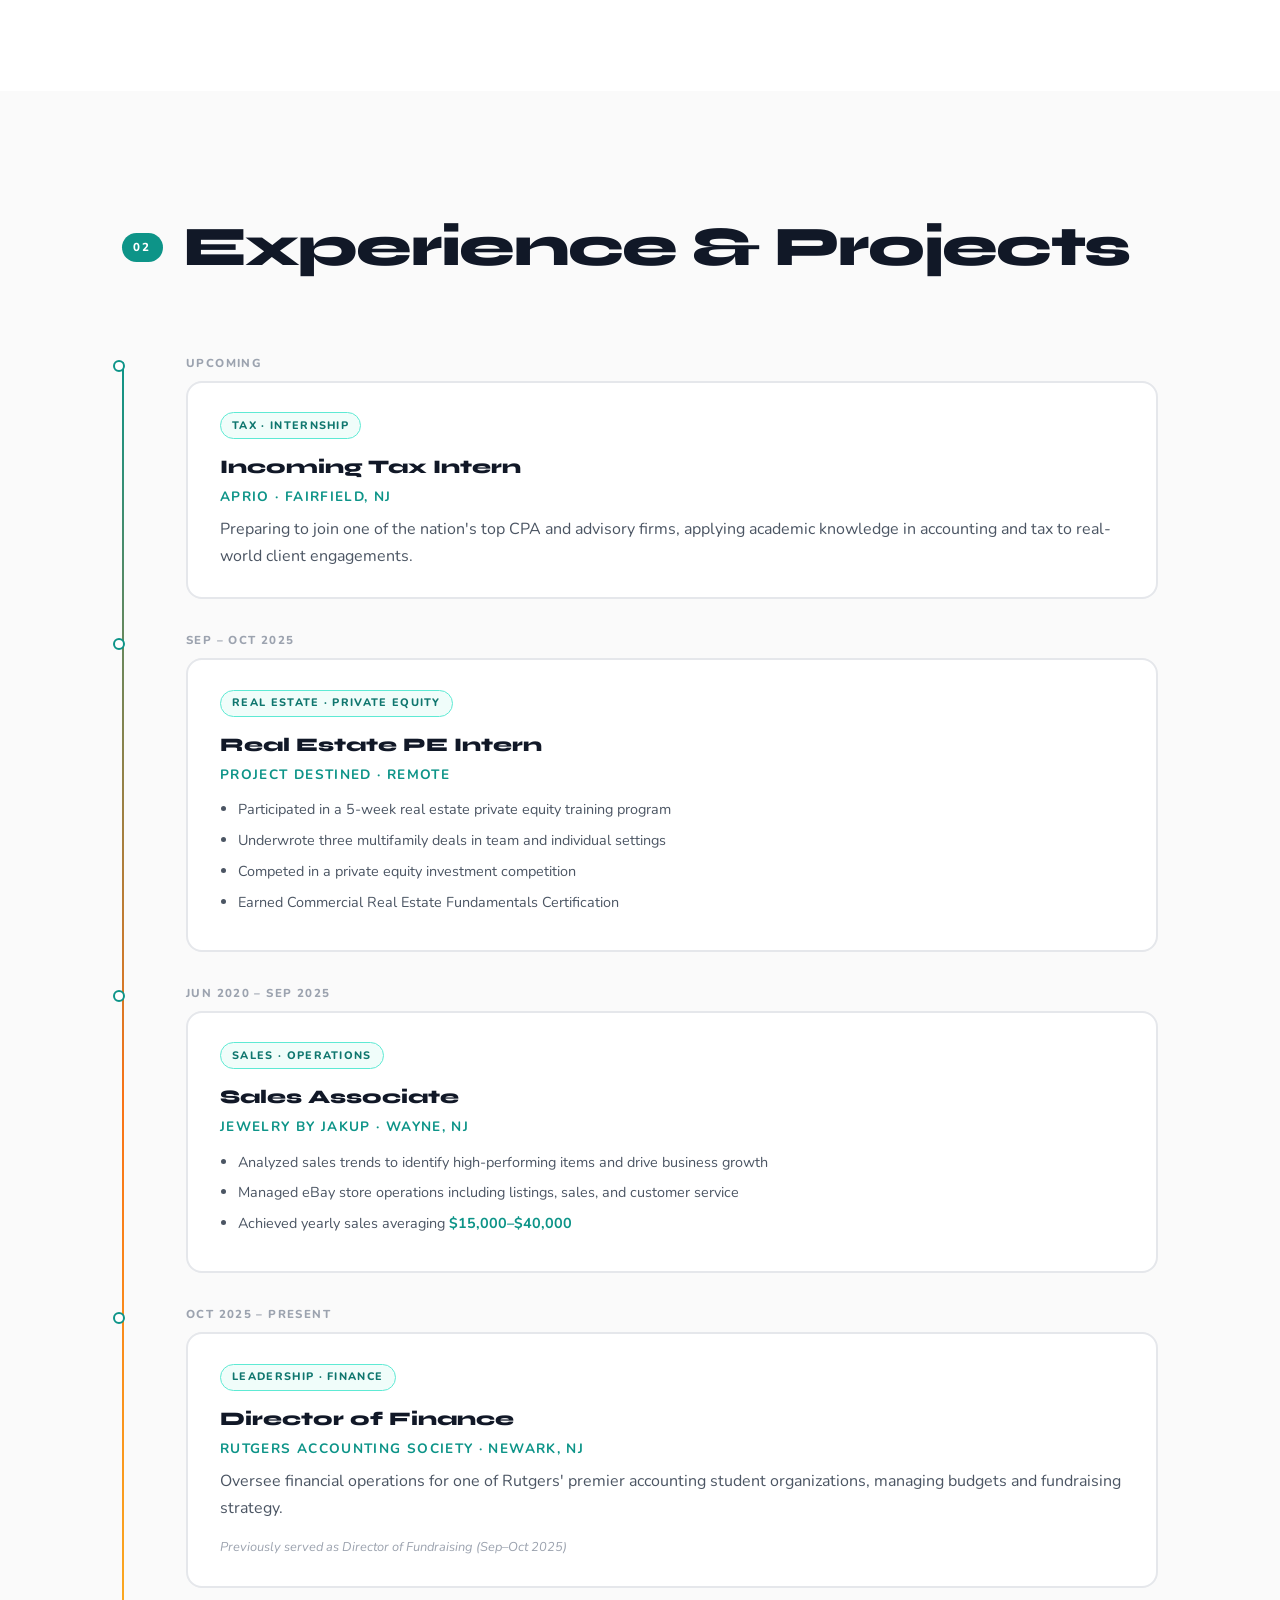
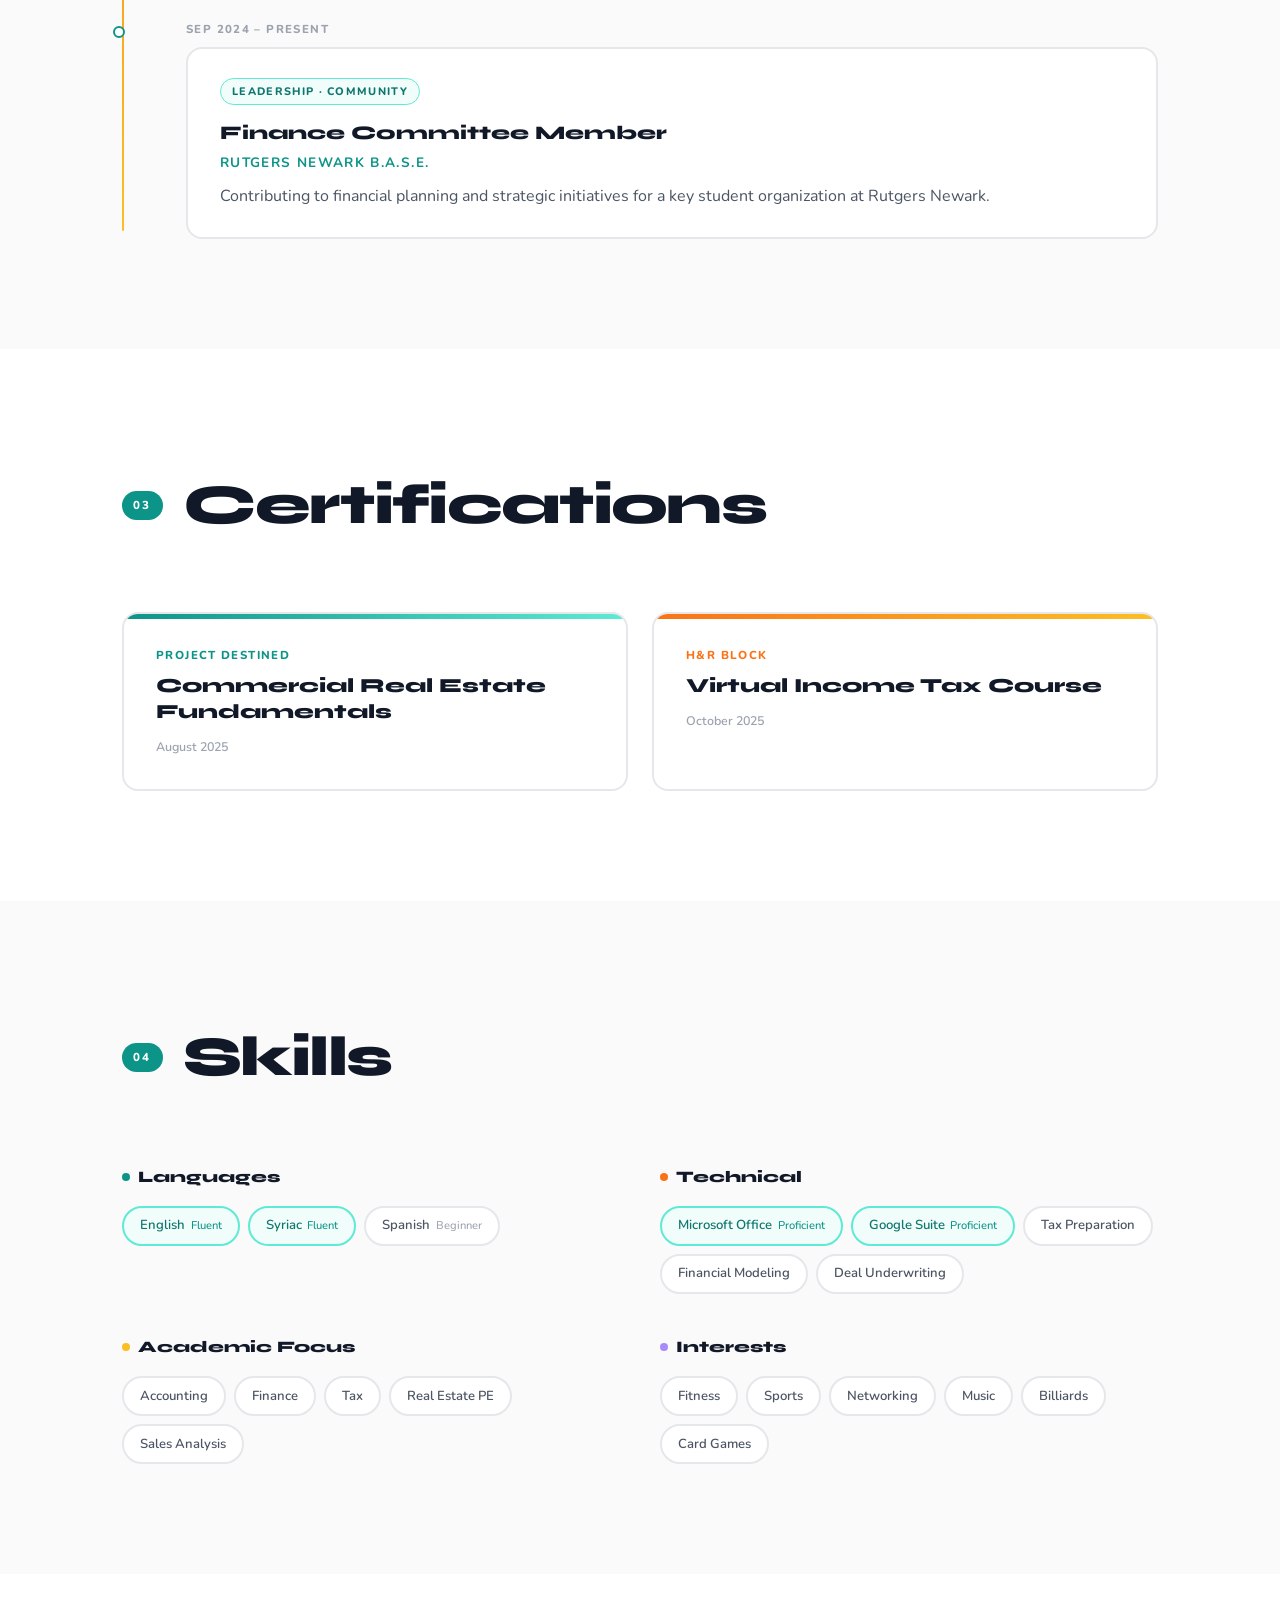
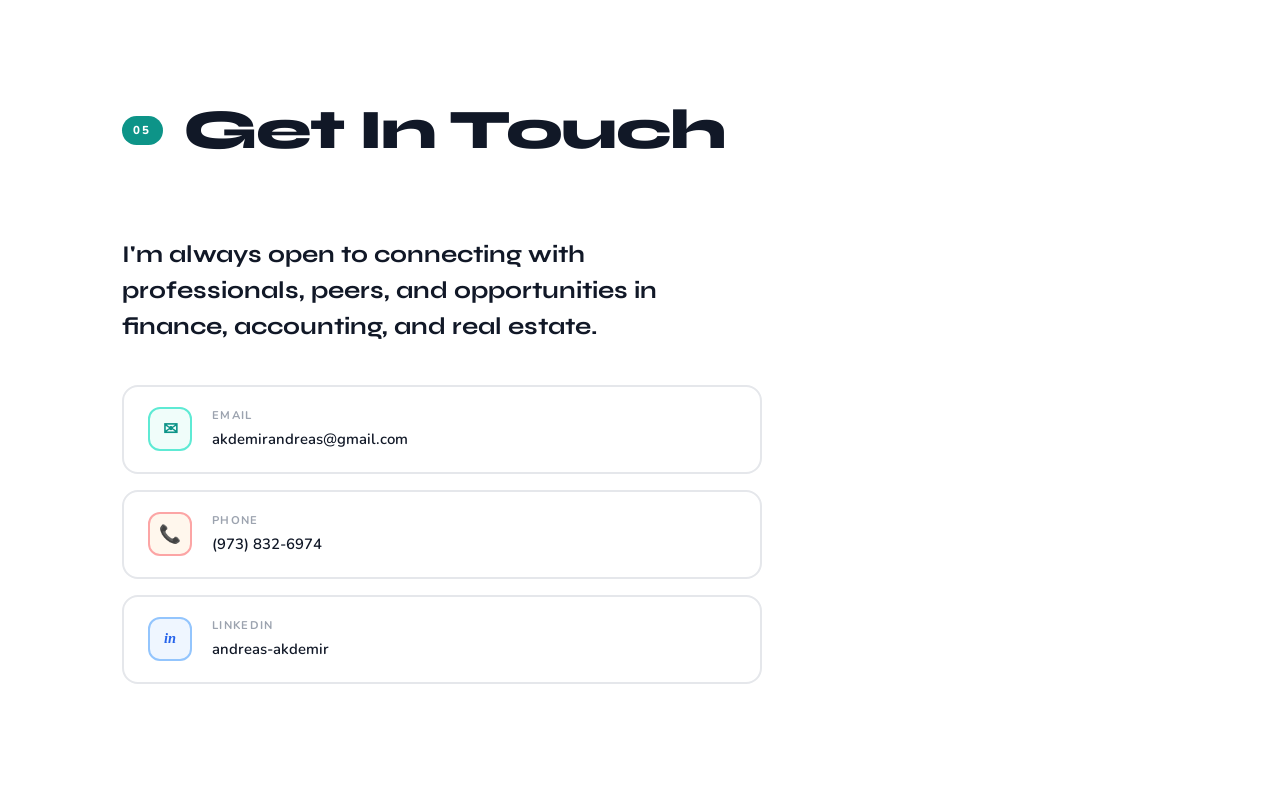
==== commit 9896fb52: "Update index.html" ====
--- a/index.html
+++ b/index.html
@@ -967,11 +967,11 @@
           I'm always open to connecting with professionals, peers, and opportunities in finance, accounting, and real estate.
         </p>
         <div class="contact-links">
-          <a href="/cdn-cgi/l/email-protection#05646e6160686c77646b6177606476456268646c692b666a68" class="contact-link">
+          <a class="contact-link">
             <span class="contact-icon">✉</span>
             <div>
               <span class="contact-label">Email</span>
-              <span class="contact-val">akdemirandreas@gmail.com></span>
+              <span class="contact-val">akdemirandreas@gmail.com</span>
             </div>
           </a>
           <a href="tel:9738326974" class="contact-link">
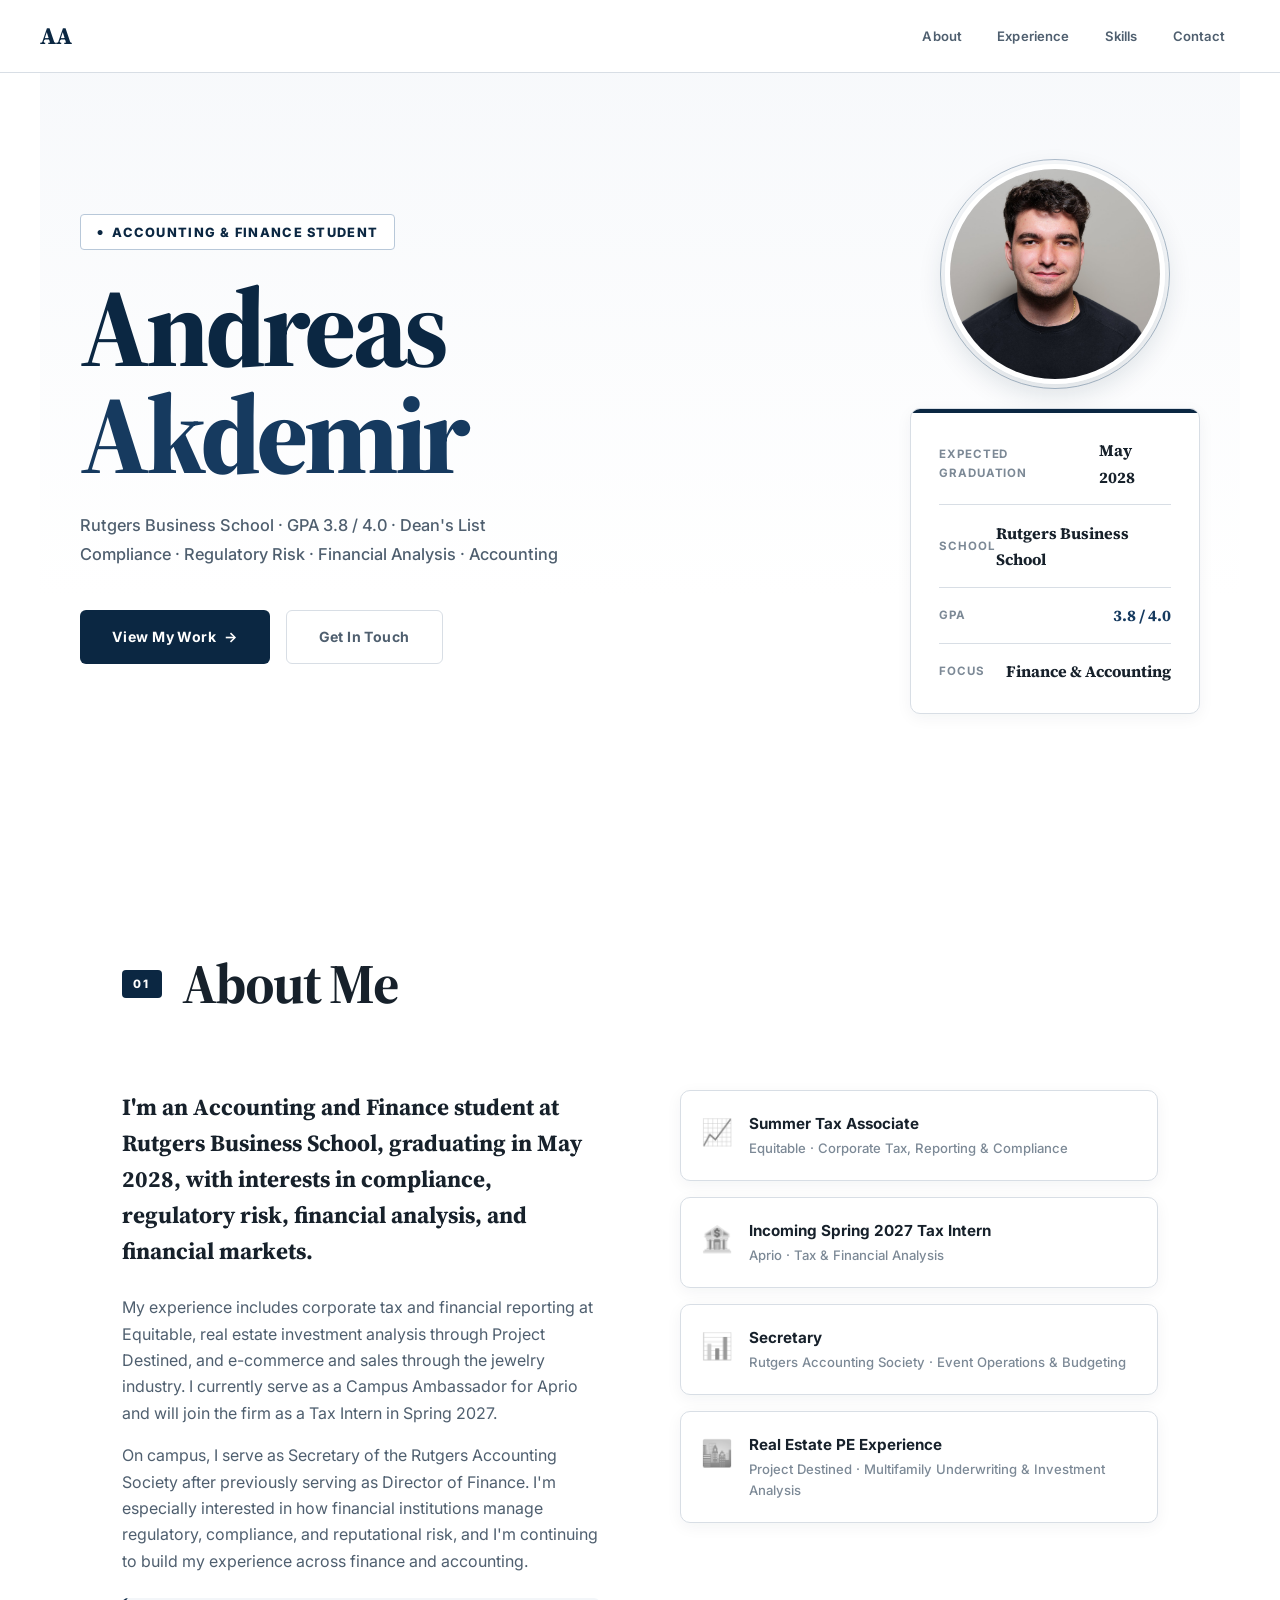
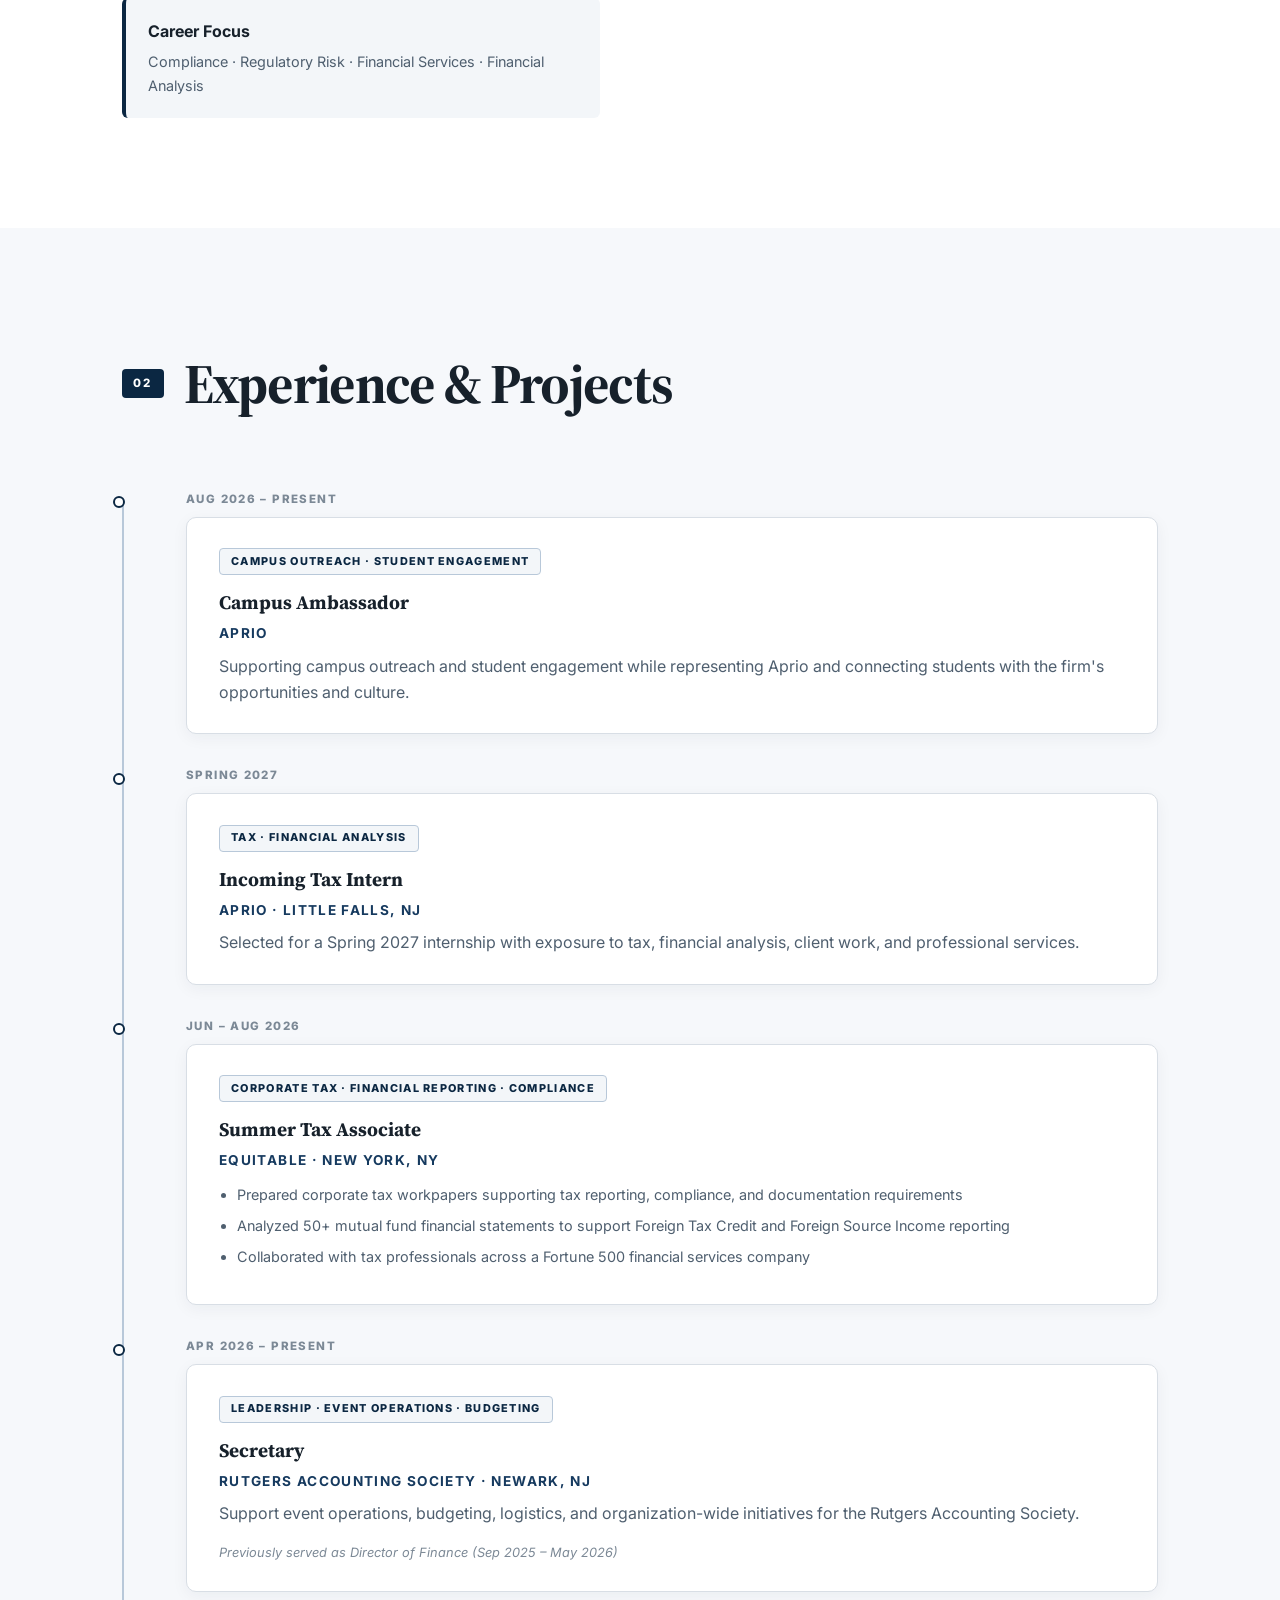
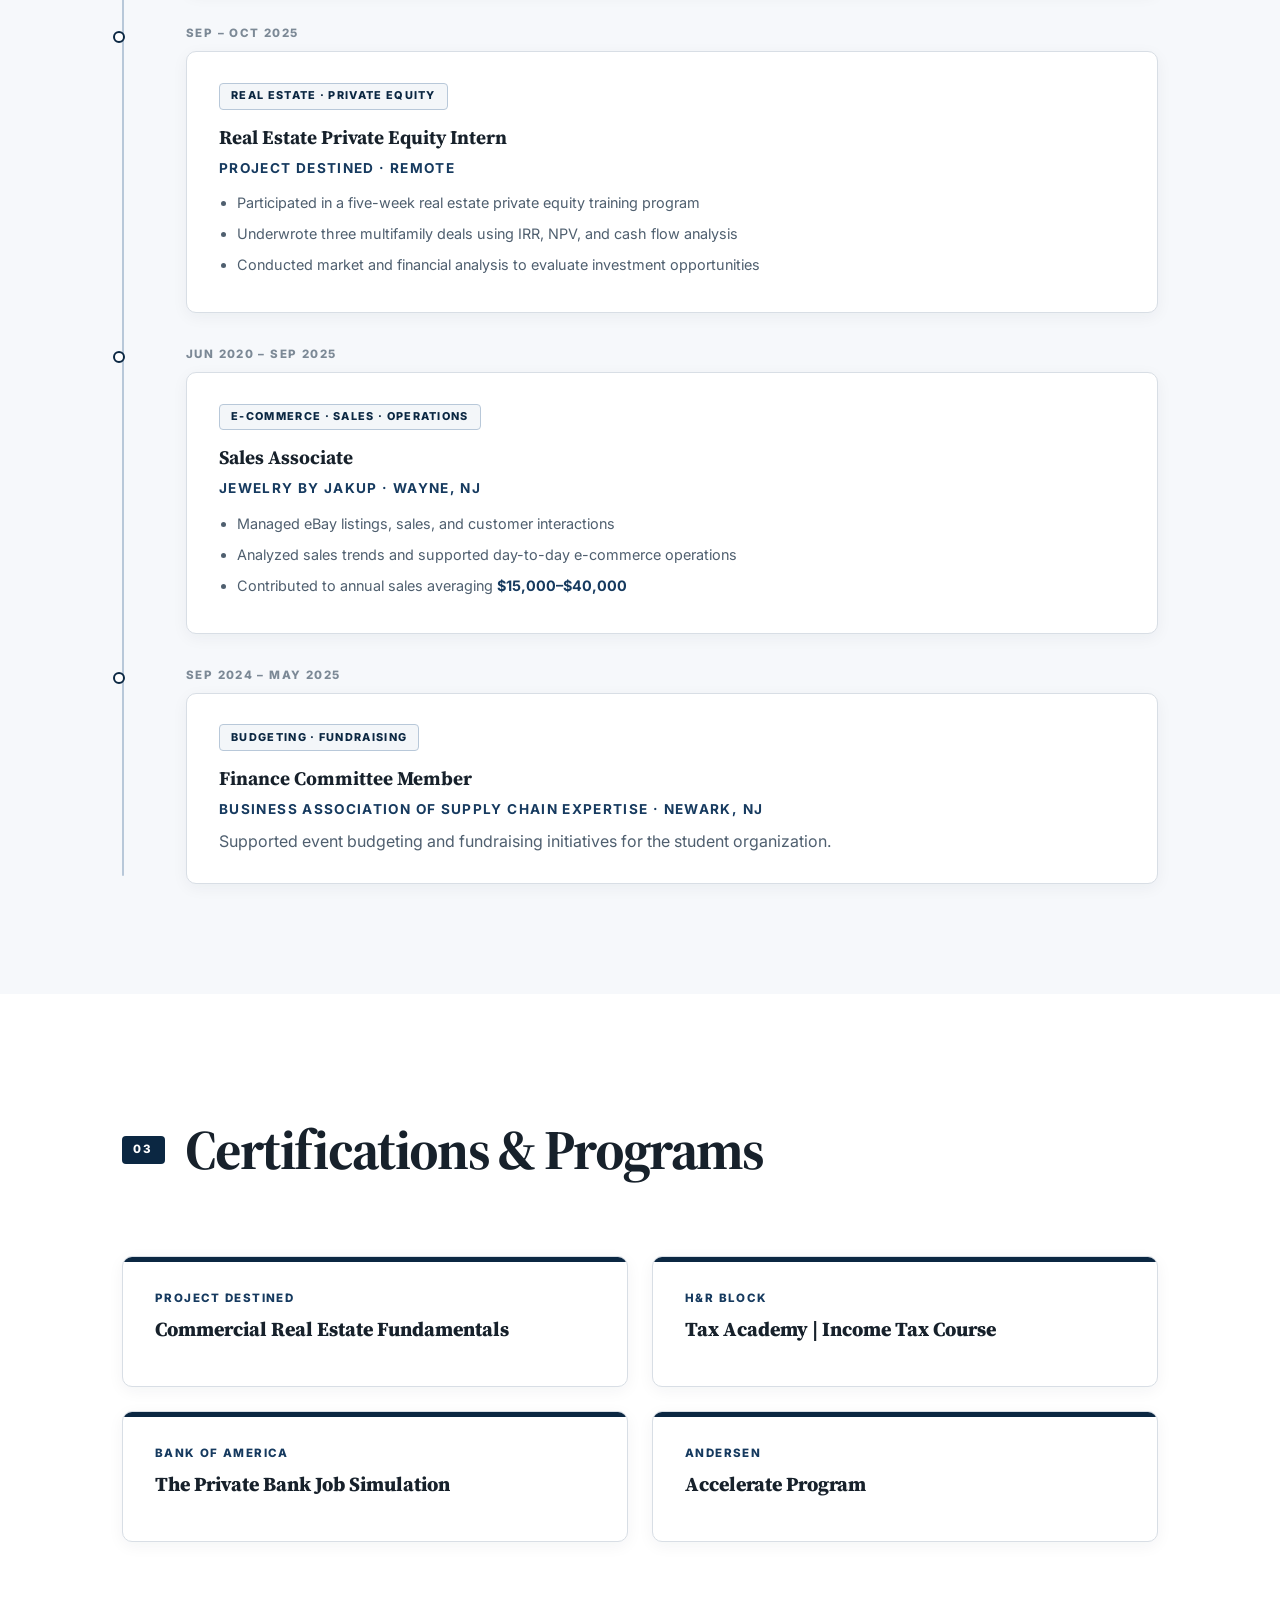
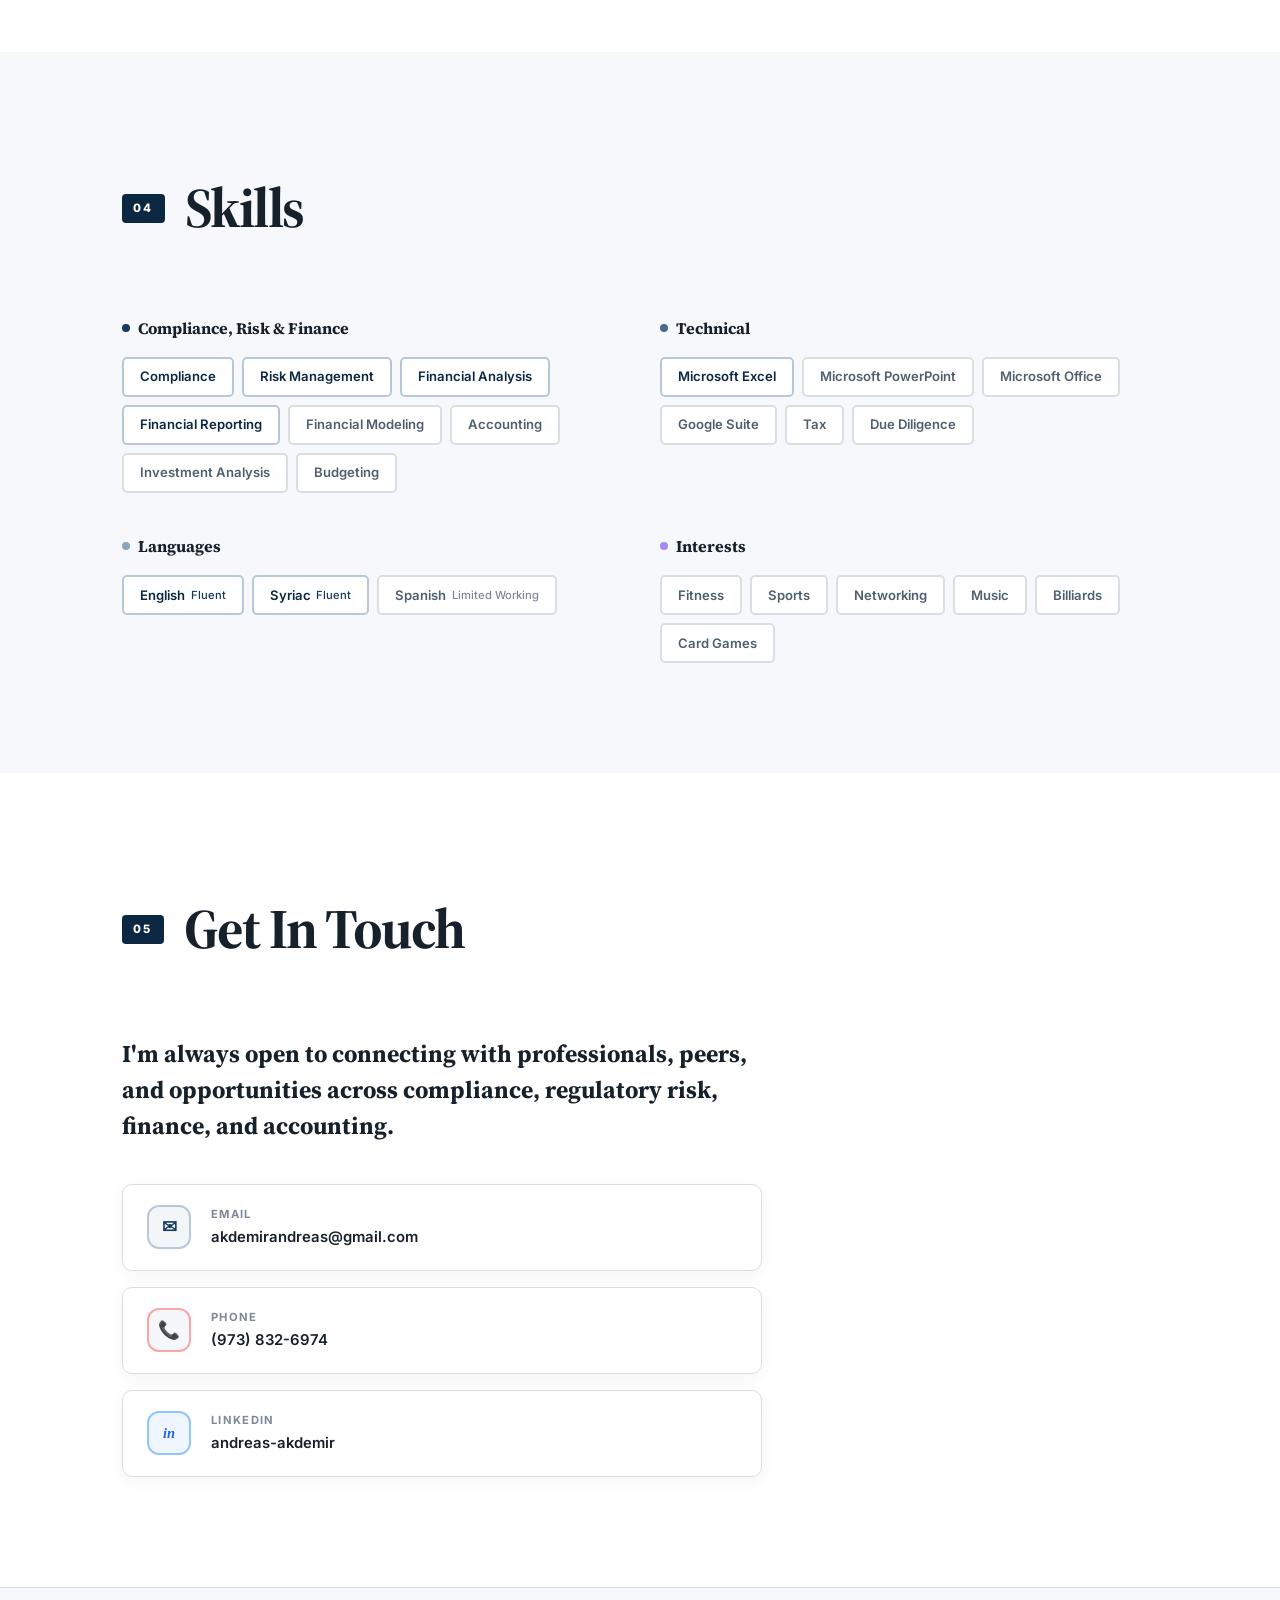
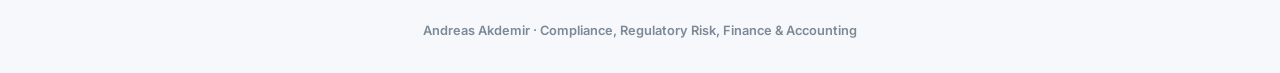
==== commit b691cdea: "Add files via upload" ====
--- a/index.html
+++ b/index.html
@@ -12,30 +12,30 @@
 
 /* ---- VARIABLES ---- */
 :root {
-  --teal:        #0d9488;
-  --teal-light:  #5eead4;
-  --teal-dark:   #0f766e;
-  --teal-faint:  #f0fdfa;
-  --coral:       #f97316;
-  --coral-faint: #fff7ed;
-  --yellow:      #fbbf24;
-  --yellow-faint:#fffbeb;
+  --teal:        #163a5f;
+  --teal-light:  #b8c8d9;
+  --teal-dark:   #0b2742;
+  --teal-faint:  #f3f6f9;
+  --coral:       #486b8a;
+  --coral-faint: #f5f7fa;
+  --yellow:      #8da3b8;
+  --yellow-faint:#f7f9fb;
   --white:       #ffffff;
-  --off-white:   #f8fafb;
-  --text:        #111827;
-  --text-mid:    #4b5563;
-  --text-light:  #9ca3af;
-  --border:      #e5e7eb;
+  --off-white:   #f6f7f9;
+  --text:        #17212b;
+  --text-mid:    #4f5f6f;
+  --text-light:  #7c8996;
+  --border:      #d8dee5;
   --font-display:'Syne', sans-serif;
   --font-body:   'Nunito', sans-serif;
-  --shadow-sm:    0 2px 8px rgba(0,0,0,0.07);
-  --shadow-md:    0 6px 24px rgba(0,0,0,0.10);
-  --shadow-lg:    0 16px 48px rgba(0,0,0,0.12);
-  --shadow-teal:  0 8px 30px rgba(13,148,136,0.25);
-  --shadow-coral: 0 8px 30px rgba(249,115,22,0.2);
-  --radius:      16px;
-  --radius-sm:   10px;
-  --transition:  0.3s cubic-bezier(0.34, 1.56, 0.64, 1);
+  --shadow-sm:    0 2px 8px rgba(15,39,66,0.06);
+  --shadow-md:    0 8px 24px rgba(15,39,66,0.08);
+  --shadow-lg:    0 16px 40px rgba(15,39,66,0.10);
+  --shadow-teal:  0 8px 24px rgba(22,58,95,0.16);
+  --shadow-coral: 0 8px 24px rgba(72,107,138,0.14);
+  --radius:      10px;
+  --radius-sm:   7px;
+  --transition:  0.22s ease;
   --transition-fast: 0.2s ease;
 }
 
@@ -48,40 +48,16 @@
   background: var(--white);
   line-height: 1.65;
   overflow-x: hidden;
-  cursor: none;
+  cursor: auto;
 }
 a { text-decoration: none; color: inherit; }
 ul { list-style: none; }
 
 /* ---- CUSTOM CURSOR ---- */
-.cursor-dot {
-  width: 10px; height: 10px;
-  background: var(--teal);
-  border-radius: 50%;
-  position: fixed;
-  top: 0; left: 0;
-  pointer-events: none;
-  z-index: 9999;
-  transform: translate(-50%, -50%);
-  transition: background 0.2s ease, width 0.2s ease, height 0.2s ease;
-}
-.cursor-ring {
-  width: 34px; height: 34px;
-  border: 2px solid var(--teal);
-  border-radius: 50%;
-  position: fixed;
-  top: 0; left: 0;
-  pointer-events: none;
-  z-index: 9998;
-  transform: translate(-50%, -50%);
-  transition: border-color 0.2s ease, width 0.25s ease, height 0.25s ease;
-  opacity: 0.6;
-}
-.cursor-hover .cursor-dot { background: var(--coral); width: 14px; height: 14px; }
-.cursor-hover .cursor-ring { border-color: var(--coral); width: 44px; height: 44px; }
+.cursor-dot, .cursor-ring { display:none !important; }
 
 /* ---- TYPOGRAPHY ---- */
-h1, h2, h3 { font-family: var(--font-display); font-weight: 800; }
+h1, h2, h3 { font-family: var(--font-display); font-weight: 700; }
 h2 { font-size: clamp(2.2rem, 5vw, 3.5rem); letter-spacing: -0.03em; }
 h3 { font-size: 1.35rem; }
 h4 { font-size: 0.85rem; font-family: var(--font-body); font-weight: 700; color: var(--teal); text-transform: uppercase; letter-spacing: 0.1em; margin-bottom: 0.5rem; }
@@ -167,13 +143,7 @@
 .hamburger span { display: block; width: 22px; height: 2px; background: var(--text); border-radius: 2px; transition: var(--transition-fast); }
 
 /* ---- BG BLOBS ---- */
-.blob {
-  position: absolute;
-  border-radius: 50%;
-  filter: blur(70px);
-  pointer-events: none;
-  z-index: 0;
-}
+.blob { display:none; }
 
 /* ---- HERO ---- */
 #hero {
@@ -664,21 +634,14 @@
   transition: transform var(--transition);
 }
 .hero-photo:hover { transform: scale(1.04) rotate(-2deg); }
-.hero-photo-ring {
-  position: absolute;
-  inset: -6px;
-  border-radius: 50%;
-  background: conic-gradient(var(--teal), var(--coral), var(--yellow), var(--teal));
-  z-index: 0;
-  animation: spinRing 6s linear infinite;
-}
-@keyframes spinRing {
-  from { transform: rotate(0deg); }
+.hero-photo-ring { position:absolute; inset:-5px; border-radius:50%; border:2px solid var(--teal-light); z-index:0; }
+
   to   { transform: rotate(360deg); }
 }
 
 </style>
-  <link href="https://fonts.googleapis.com/css2?family=Syne:wght@700;800&family=Nunito:wght@400;500;600;700;800&display=swap" rel="stylesheet"/>
+  <link href="https://fonts.googleapis.com/css2?family=Inter:wght@400;500;600;700&family=Source+Serif+4:wght@600;700&display=swap" rel="stylesheet"/>
+  <style>:root{--font-display:"Source Serif 4",Georgia,serif;--font-body:"Inter",Arial,sans-serif;}</style>
 </head>
 <body>
   <div class="cursor-dot" id="cursorDot"></div>
@@ -704,11 +667,11 @@
     <div class="blob hero-blob-2"></div>
     <div class="blob hero-blob-3"></div>
     <div class="hero-content">
-      <p class="hero-eyebrow reveal">Finance &amp; Accounting Student</p>
+      <p class="hero-eyebrow reveal">Accounting &amp; Finance Student</p>
       <h1 class="hero-name reveal delay-1">Andreas<br/><span class="name-highlight">Akdemir</span></h1>
       <p class="hero-sub reveal delay-2">
-        Rutgers Business School · GPA 3.79 · Dean's List<br/>
-        Tax · Real Estate Private Equity · Financial Analysis
+        Rutgers Business School · GPA 3.8 / 4.0 · Dean's List<br/>
+        Compliance · Regulatory Risk · Financial Analysis · Accounting
       </p>
       <div class="hero-cta reveal delay-3">
         <a href="#experience" class="btn-primary">View My Work</a>
@@ -726,16 +689,16 @@
           <span class="card-value">May 2028</span>
         </div>
         <div class="hero-card-row">
-          <span class="card-label">Location</span>
-          <span class="card-value">Paramus, NJ</span>
+          <span class="card-label">School</span>
+          <span class="card-value">Rutgers Business School</span>
         </div>
         <div class="hero-card-row">
           <span class="card-label">GPA</span>
-          <span class="card-value teal">3.79 / 4.00</span>
+          <span class="card-value teal">3.8 / 4.0</span>
         </div>
         <div class="hero-card-row">
-          <span class="card-label">Certifications</span>
-          <span class="card-value">2</span>
+          <span class="card-label">Focus</span>
+          <span class="card-value">Finance &amp; Accounting</span>
         </div>
       </div>
     </div>
@@ -755,42 +718,46 @@
       <div class="about-grid">
         <div class="about-text reveal delay-1">
           <p class="large-text">
-            I'm a sophomore at Rutgers Business School pursuing a dual degree in <em>Accounting and Finance</em>, with a passion for tax, real estate, and financial analysis.
+            I'm an Accounting and Finance student at Rutgers Business School, graduating in May 2028, with interests in compliance, regulatory risk, financial analysis, and financial markets.
           </p>
           <p>
-            From underwriting multifamily deals in real estate private equity to preparing for my role as an incoming Tax Intern at Aprio, I bring a hands-on approach to learning that bridges the classroom with the real world.
+            My experience includes corporate tax and financial reporting at Equitable, real estate investment analysis through Project Destined, and e-commerce and sales through the jewelry industry. I currently serve as a Campus Ambassador for Aprio and will join the firm as a Tax Intern in Spring 2027.
           </p>
           <p>
-            Outside of academics, I serve as Director of Finance for the Rutgers Accounting Society, mentor younger members at my church, and maintain a passion for fitness, sports, and music.
+            On campus, I serve as Secretary of the Rutgers Accounting Society after previously serving as Director of Finance. I'm especially interested in how financial institutions manage regulatory, compliance, and reputational risk, and I'm continuing to build my experience across finance and accounting.
           </p>
+          <div style="margin-top:1.5rem;padding:1.25rem 1.4rem;border-left:4px solid var(--teal-dark);background:var(--teal-faint);border-radius:6px;">
+            <strong style="display:block;margin-bottom:.35rem;">Career Focus</strong>
+            <p style="margin:0;font-size:.9rem;">Compliance · Regulatory Risk · Financial Services · Financial Analysis</p>
+          </div>
         </div>
         <div class="about-highlights reveal delay-2">
+          <div class="highlight-item">
+            <div class="highlight-icon">📈</div>
+            <div>
+              <strong>Summer Tax Associate</strong>
+              <p>Equitable · Corporate Tax, Reporting &amp; Compliance</p>
+            </div>
+          </div>
           <div class="highlight-item">
             <div class="highlight-icon">🏦</div>
             <div>
-              <strong>Incoming Tax Intern</strong>
-              <p>Aprio · Fairfield, NJ</p>
+              <strong>Incoming Spring 2027 Tax Intern</strong>
+              <p>Aprio · Tax &amp; Financial Analysis</p>
+            </div>
+          </div>
+          <div class="highlight-item">
+            <div class="highlight-icon">📊</div>
+            <div>
+              <strong>Secretary</strong>
+              <p>Rutgers Accounting Society · Event Operations &amp; Budgeting</p>
             </div>
           </div>
           <div class="highlight-item">
             <div class="highlight-icon">🏙️</div>
             <div>
-              <strong>Real Estate PE Trained</strong>
-              <p>Project Destined · 3 deals underwritten</p>
-            </div>
-          </div>
-          <div class="highlight-item">
-            <div class="highlight-icon">📊</div>
-            <div>
-              <strong>Director of Finance</strong>
-              <p>Rutgers Accounting Society</p>
-            </div>
-          </div>
-          <div class="highlight-item">
-            <div class="highlight-icon">🌍</div>
-            <div>
-              <strong>Bilingual</strong>
-              <p>English · Syriac (Fluent)</p>
+              <strong>Real Estate PE Experience</strong>
+              <p>Project Destined · Multifamily Underwriting &amp; Investment Analysis</p>
             </div>
           </div>
         </div>
@@ -805,71 +772,95 @@
         <span class="section-number">02</span>
         <h2>Experience &amp; Projects</h2>
       </div>
-
       <div class="timeline">
 
         <div class="timeline-item reveal">
           <div class="timeline-dot"></div>
-          <div class="timeline-date">Upcoming</div>
+          <div class="timeline-date">Aug 2026 – Present</div>
           <div class="timeline-card">
-            <div class="timeline-tag">Tax · Internship</div>
+            <div class="timeline-tag">Campus Outreach · Student Engagement</div>
+            <h3>Campus Ambassador</h3>
+            <h4>Aprio</h4>
+            <p>Supporting campus outreach and student engagement while representing Aprio and connecting students with the firm's opportunities and culture.</p>
+          </div>
+        </div>
+
+        <div class="timeline-item reveal delay-1">
+          <div class="timeline-dot"></div>
+          <div class="timeline-date">Spring 2027</div>
+          <div class="timeline-card">
+            <div class="timeline-tag">Tax · Financial Analysis</div>
             <h3>Incoming Tax Intern</h3>
-            <h4>Aprio · Fairfield, NJ</h4>
-            <p>Preparing to join one of the nation's top CPA and advisory firms, applying academic knowledge in accounting and tax to real-world client engagements.</p>
-          </div>
-        </div>
-
-        <div class="timeline-item reveal delay-1">
+            <h4>Aprio · Little Falls, NJ</h4>
+            <p>Selected for a Spring 2027 internship with exposure to tax, financial analysis, client work, and professional services.</p>
+          </div>
+        </div>
+
+        <div class="timeline-item reveal delay-2">
+          <div class="timeline-dot"></div>
+          <div class="timeline-date">Jun – Aug 2026</div>
+          <div class="timeline-card">
+            <div class="timeline-tag">Corporate Tax · Financial Reporting · Compliance</div>
+            <h3>Summer Tax Associate</h3>
+            <h4>Equitable · New York, NY</h4>
+            <ul>
+              <li>Prepared corporate tax workpapers supporting tax reporting, compliance, and documentation requirements</li>
+              <li>Analyzed 50+ mutual fund financial statements to support Foreign Tax Credit and Foreign Source Income reporting</li>
+              <li>Collaborated with tax professionals across a Fortune 500 financial services company</li>
+            </ul>
+          </div>
+        </div>
+
+        <div class="timeline-item reveal delay-3">
+          <div class="timeline-dot"></div>
+          <div class="timeline-date">Apr 2026 – Present</div>
+          <div class="timeline-card">
+            <div class="timeline-tag">Leadership · Event Operations · Budgeting</div>
+            <h3>Secretary</h3>
+            <h4>Rutgers Accounting Society · Newark, NJ</h4>
+            <p>Support event operations, budgeting, logistics, and organization-wide initiatives for the Rutgers Accounting Society.</p>
+            <p class="small-note">Previously served as Director of Finance (Sep 2025 – May 2026)</p>
+          </div>
+        </div>
+
+        <div class="timeline-item reveal delay-4">
           <div class="timeline-dot"></div>
           <div class="timeline-date">Sep – Oct 2025</div>
           <div class="timeline-card">
             <div class="timeline-tag">Real Estate · Private Equity</div>
-            <h3>Real Estate PE Intern</h3>
+            <h3>Real Estate Private Equity Intern</h3>
             <h4>Project Destined · Remote</h4>
             <ul>
-              <li>Participated in a 5-week real estate private equity training program</li>
-              <li>Underwrote three multifamily deals in team and individual settings</li>
-              <li>Competed in a private equity investment competition</li>
-              <li>Earned Commercial Real Estate Fundamentals Certification</li>
+              <li>Participated in a five-week real estate private equity training program</li>
+              <li>Underwrote three multifamily deals using IRR, NPV, and cash flow analysis</li>
+              <li>Conducted market and financial analysis to evaluate investment opportunities</li>
             </ul>
           </div>
         </div>
 
-        <div class="timeline-item reveal delay-2">
+        <div class="timeline-item reveal">
           <div class="timeline-dot"></div>
           <div class="timeline-date">Jun 2020 – Sep 2025</div>
           <div class="timeline-card">
-            <div class="timeline-tag">Sales · Operations</div>
+            <div class="timeline-tag">E-Commerce · Sales · Operations</div>
             <h3>Sales Associate</h3>
             <h4>Jewelry By Jakup · Wayne, NJ</h4>
             <ul>
-              <li>Analyzed sales trends to identify high-performing items and drive business growth</li>
-              <li>Managed eBay store operations including listings, sales, and customer service</li>
-              <li>Achieved yearly sales averaging <strong class="teal">$15,000–$40,000</strong></li>
+              <li>Managed eBay listings, sales, and customer interactions</li>
+              <li>Analyzed sales trends and supported day-to-day e-commerce operations</li>
+              <li>Contributed to annual sales averaging <strong class="teal">$15,000–$40,000</strong></li>
             </ul>
           </div>
         </div>
 
-        <div class="timeline-item reveal delay-3">
+        <div class="timeline-item reveal delay-1">
           <div class="timeline-dot"></div>
-          <div class="timeline-date">Oct 2025 – Present</div>
+          <div class="timeline-date">Sep 2024 – May 2025</div>
           <div class="timeline-card">
-            <div class="timeline-tag">Leadership · Finance</div>
-            <h3>Director of Finance</h3>
-            <h4>Rutgers Accounting Society · Newark, NJ</h4>
-            <p>Oversee financial operations for one of Rutgers' premier accounting student organizations, managing budgets and fundraising strategy.</p>
-            <p class="small-note">Previously served as Director of Fundraising (Sep–Oct 2025)</p>
-          </div>
-        </div>
-
-        <div class="timeline-item reveal delay-4">
-          <div class="timeline-dot"></div>
-          <div class="timeline-date">Sep 2024 – Present</div>
-          <div class="timeline-card">
-            <div class="timeline-tag">Leadership · Community</div>
+            <div class="timeline-tag">Budgeting · Fundraising</div>
             <h3>Finance Committee Member</h3>
-            <h4>Rutgers Newark B.A.S.E.</h4>
-            <p>Contributing to financial planning and strategic initiatives for a key student organization at Rutgers Newark.</p>
+            <h4>Business Association of Supply Chain Expertise · Newark, NJ</h4>
+            <p>Supported event budgeting and fundraising initiatives for the student organization.</p>
           </div>
         </div>
 
@@ -882,18 +873,24 @@
     <div class="container">
       <div class="section-header reveal">
         <span class="section-number">03</span>
-        <h2>Certifications</h2>
+        <h2>Certifications &amp; Programs</h2>
       </div>
       <div class="cert-grid">
         <div class="cert-card reveal delay-1">
           <div class="cert-org">Project Destined</div>
           <div class="cert-name">Commercial Real Estate Fundamentals</div>
-          <div class="cert-date">August 2025</div>
         </div>
         <div class="cert-card reveal delay-2">
           <div class="cert-org">H&amp;R Block</div>
-          <div class="cert-name">Virtual Income Tax Course</div>
-          <div class="cert-date">October 2025</div>
+          <div class="cert-name">Tax Academy | Income Tax Course</div>
+        </div>
+        <div class="cert-card reveal delay-3">
+          <div class="cert-org">Bank of America</div>
+          <div class="cert-name">The Private Bank Job Simulation</div>
+        </div>
+        <div class="cert-card reveal delay-4">
+          <div class="cert-org">Andersen</div>
+          <div class="cert-name">Accelerate Program</div>
         </div>
       </div>
     </div>
@@ -907,35 +904,38 @@
         <h2>Skills</h2>
       </div>
       <div class="skills-grid">
-
         <div class="skill-group reveal delay-1">
+          <h3>Compliance, Risk &amp; Finance</h3>
+          <div class="skill-pills">
+            <span class="pill pill-strong">Compliance</span>
+            <span class="pill pill-strong">Risk Management</span>
+            <span class="pill pill-strong">Financial Analysis</span>
+            <span class="pill pill-strong">Financial Reporting</span>
+            <span class="pill">Financial Modeling</span>
+            <span class="pill">Accounting</span>
+            <span class="pill">Investment Analysis</span>
+            <span class="pill">Budgeting</span>
+          </div>
+        </div>
+
+        <div class="skill-group reveal delay-2">
+          <h3>Technical</h3>
+          <div class="skill-pills">
+            <span class="pill pill-strong">Microsoft Excel</span>
+            <span class="pill">Microsoft PowerPoint</span>
+            <span class="pill">Microsoft Office</span>
+            <span class="pill">Google Suite</span>
+            <span class="pill">Tax</span>
+            <span class="pill">Due Diligence</span>
+          </div>
+        </div>
+
+        <div class="skill-group reveal delay-3">
           <h3>Languages</h3>
           <div class="skill-pills">
             <span class="pill pill-strong">English <em>Fluent</em></span>
             <span class="pill pill-strong">Syriac <em>Fluent</em></span>
-            <span class="pill">Spanish <em>Beginner</em></span>
-          </div>
-        </div>
-
-        <div class="skill-group reveal delay-2">
-          <h3>Technical</h3>
-          <div class="skill-pills">
-            <span class="pill pill-strong">Microsoft Office <em>Proficient</em></span>
-            <span class="pill pill-strong">Google Suite <em>Proficient</em></span>
-            <span class="pill">Tax Preparation</span>
-            <span class="pill">Financial Modeling</span>
-            <span class="pill">Deal Underwriting</span>
-          </div>
-        </div>
-
-        <div class="skill-group reveal delay-3">
-          <h3>Academic Focus</h3>
-          <div class="skill-pills">
-            <span class="pill">Accounting</span>
-            <span class="pill">Finance</span>
-            <span class="pill">Tax</span>
-            <span class="pill">Real Estate PE</span>
-            <span class="pill">Sales Analysis</span>
+            <span class="pill">Spanish <em>Limited Working</em></span>
           </div>
         </div>
 
@@ -950,7 +950,6 @@
             <span class="pill">Card Games</span>
           </div>
         </div>
-
       </div>
     </div>
   </section>
@@ -964,10 +963,10 @@
       </div>
       <div class="contact-wrapper reveal delay-1">
         <p class="contact-intro">
-          I'm always open to connecting with professionals, peers, and opportunities in finance, accounting, and real estate.
+          I'm always open to connecting with professionals, peers, and opportunities across compliance, regulatory risk, finance, and accounting.
         </p>
         <div class="contact-links">
-          <a class="contact-link">
+          <a href="mailto:akdemirandreas@gmail.com" class="contact-link">
             <span class="contact-icon">✉</span>
             <div>
               <span class="contact-label">Email</span>
@@ -981,7 +980,7 @@
               <span class="contact-val">(973) 832-6974</span>
             </div>
           </a>
-          <a href="https://www.linkedin.com/in/andreas-akdemir" target="_blank" class="contact-link">
+          <a href="https://www.linkedin.com/in/andreas-akdemir" target="_blank" rel="noopener noreferrer" class="contact-link">
             <span class="contact-icon">in</span>
             <div>
               <span class="contact-label">LinkedIn</span>
@@ -993,4 +992,144 @@
     </div>
   </section>
 
-  <!-- FOOT
+  <footer>
+    <p>Andreas Akdemir · Compliance, Regulatory Risk, Finance &amp; Accounting</p>
+  </footer>
+
+  <script>
+    const navbar = document.getElementById('navbar');
+    window.addEventListener('scroll', () => {
+      navbar.classList.toggle('scrolled', window.scrollY > 20);
+    });
+
+    const hamburger = document.getElementById('hamburger');
+    const navLinks = document.querySelector('.nav-links');
+    hamburger.addEventListener('click', () => navLinks.classList.toggle('open'));
+    document.querySelectorAll('.nav-links a').forEach(link => {
+      link.addEventListener('click', () => navLinks.classList.remove('open'));
+    });
+
+    const dot = document.getElementById('cursorDot');
+    const ring = document.getElementById('cursorRing');
+    let mouseX = 0, mouseY = 0, ringX = 0, ringY = 0;
+
+    document.addEventListener('mousemove', (e) => {
+      mouseX = e.clientX; mouseY = e.clientY;
+      dot.style.left = mouseX + 'px';
+      dot.style.top = mouseY + 'px';
+    });
+
+    function animateRing() {
+      ringX += (mouseX - ringX) * 0.15;
+      ringY += (mouseY - ringY) * 0.15;
+      ring.style.left = ringX + 'px';
+      ring.style.top = ringY + 'px';
+      requestAnimationFrame(animateRing);
+    }
+    animateRing();
+
+    document.querySelectorAll('a, button, .timeline-card, .highlight-item, .cert-card, .pill, .hero-photo').forEach(el => {
+      el.addEventListener('mouseenter', () => document.body.classList.add('cursor-hover'));
+      el.addEventListener('mouseleave', () => document.body.classList.remove('cursor-hover'));
+    });
+  </script>
+</body>
+</html>
+
+<style>
+#navbar {
+  background: rgba(255,255,255,.96);
+  border-bottom: 1px solid var(--border);
+}
+.nav-logo {
+  background: none;
+  -webkit-text-fill-color: var(--teal-dark);
+  color: var(--teal-dark);
+  letter-spacing: .02em;
+}
+.nav-links a { text-transform:none; letter-spacing:.01em; font-weight:600; }
+.nav-links a:hover { background:var(--teal-faint); color:var(--teal-dark); }
+
+#hero {
+  background: linear-gradient(180deg,#f6f8fb 0%,#ffffff 72%);
+  min-height: 92vh;
+}
+.hero-eyebrow {
+  border: 1px solid var(--teal-light);
+  border-radius: 4px;
+  letter-spacing: .10em;
+  color: var(--teal-dark);
+  background:#fff;
+}
+.hero-eyebrow::before { content:'●'; font-size:.42rem; }
+.hero-name { color:var(--teal-dark); }
+.name-highlight { color:var(--teal) !important; }
+.name-highlight::after { display:none; }
+.hero-sub { max-width:520px; font-size:1.02rem; }
+
+.hero-card, .timeline-card, .highlight-item, .cert-card, .contact-link {
+  border:1px solid var(--border);
+  box-shadow:0 4px 16px rgba(15,39,66,.05);
+}
+.hero-card::before {
+  height:4px;
+  background:var(--teal-dark);
+}
+.hero-card-row { border-bottom:1px solid var(--border); }
+.card-label { letter-spacing:.08em; }
+
+.btn-primary {
+  background:var(--teal-dark);
+  border-radius:6px;
+  box-shadow:none;
+}
+.btn-primary:hover { background:var(--teal); transform:translateY(-2px); }
+.btn-ghost { border-radius:6px; border:1px solid var(--border); }
+.btn-ghost:hover { border-color:var(--teal); color:var(--teal); transform:translateY(-2px); }
+
+.section-number {
+  border-radius:4px;
+  background:var(--teal-dark);
+}
+.section-alt { background:#f6f8fb; }
+.timeline::before { background:var(--teal-light); }
+.timeline-dot { border-color:var(--teal-dark); }
+.timeline-item:hover .timeline-dot { background:var(--teal-dark); }
+.timeline-card:hover, .highlight-item:hover, .cert-card:hover {
+  transform:translateY(-3px);
+  border-color:#aebdcb;
+  box-shadow:0 10px 26px rgba(15,39,66,.08);
+}
+.timeline-tag {
+  border:1px solid var(--teal-light);
+  border-radius:4px;
+  color:var(--teal-dark);
+  background:var(--teal-faint);
+}
+.cert-card::before, .cert-card:nth-child(2)::before {
+  background:var(--teal-dark);
+}
+.cert-card:nth-child(2) .cert-org, .cert-org { color:var(--teal); }
+.pill, .pill-strong {
+  border-radius:5px;
+  background:#fff;
+}
+.pill-strong { border-color:var(--teal-light); color:var(--teal-dark); }
+.pill:hover { transform:translateY(-2px); }
+.highlight-icon { filter:grayscale(1); opacity:.75; }
+.scroll-hint { display:none; }
+footer { border-top:1px solid var(--border); background:#f6f8fb; }
+footer p::before, footer p::after { content:''; }
+</style>
+
+<style>
+.hero-photo-wrap { width:220px; height:220px; }
+.hero-photo {
+  width:220px; height:220px;
+  object-fit:cover;
+  object-position:center;
+  border:5px solid #fff;
+  box-shadow:0 10px 28px rgba(15,39,66,.14);
+}
+.hero-photo-ring { inset:-5px; border:1px solid #aebdcb; }
+</style>
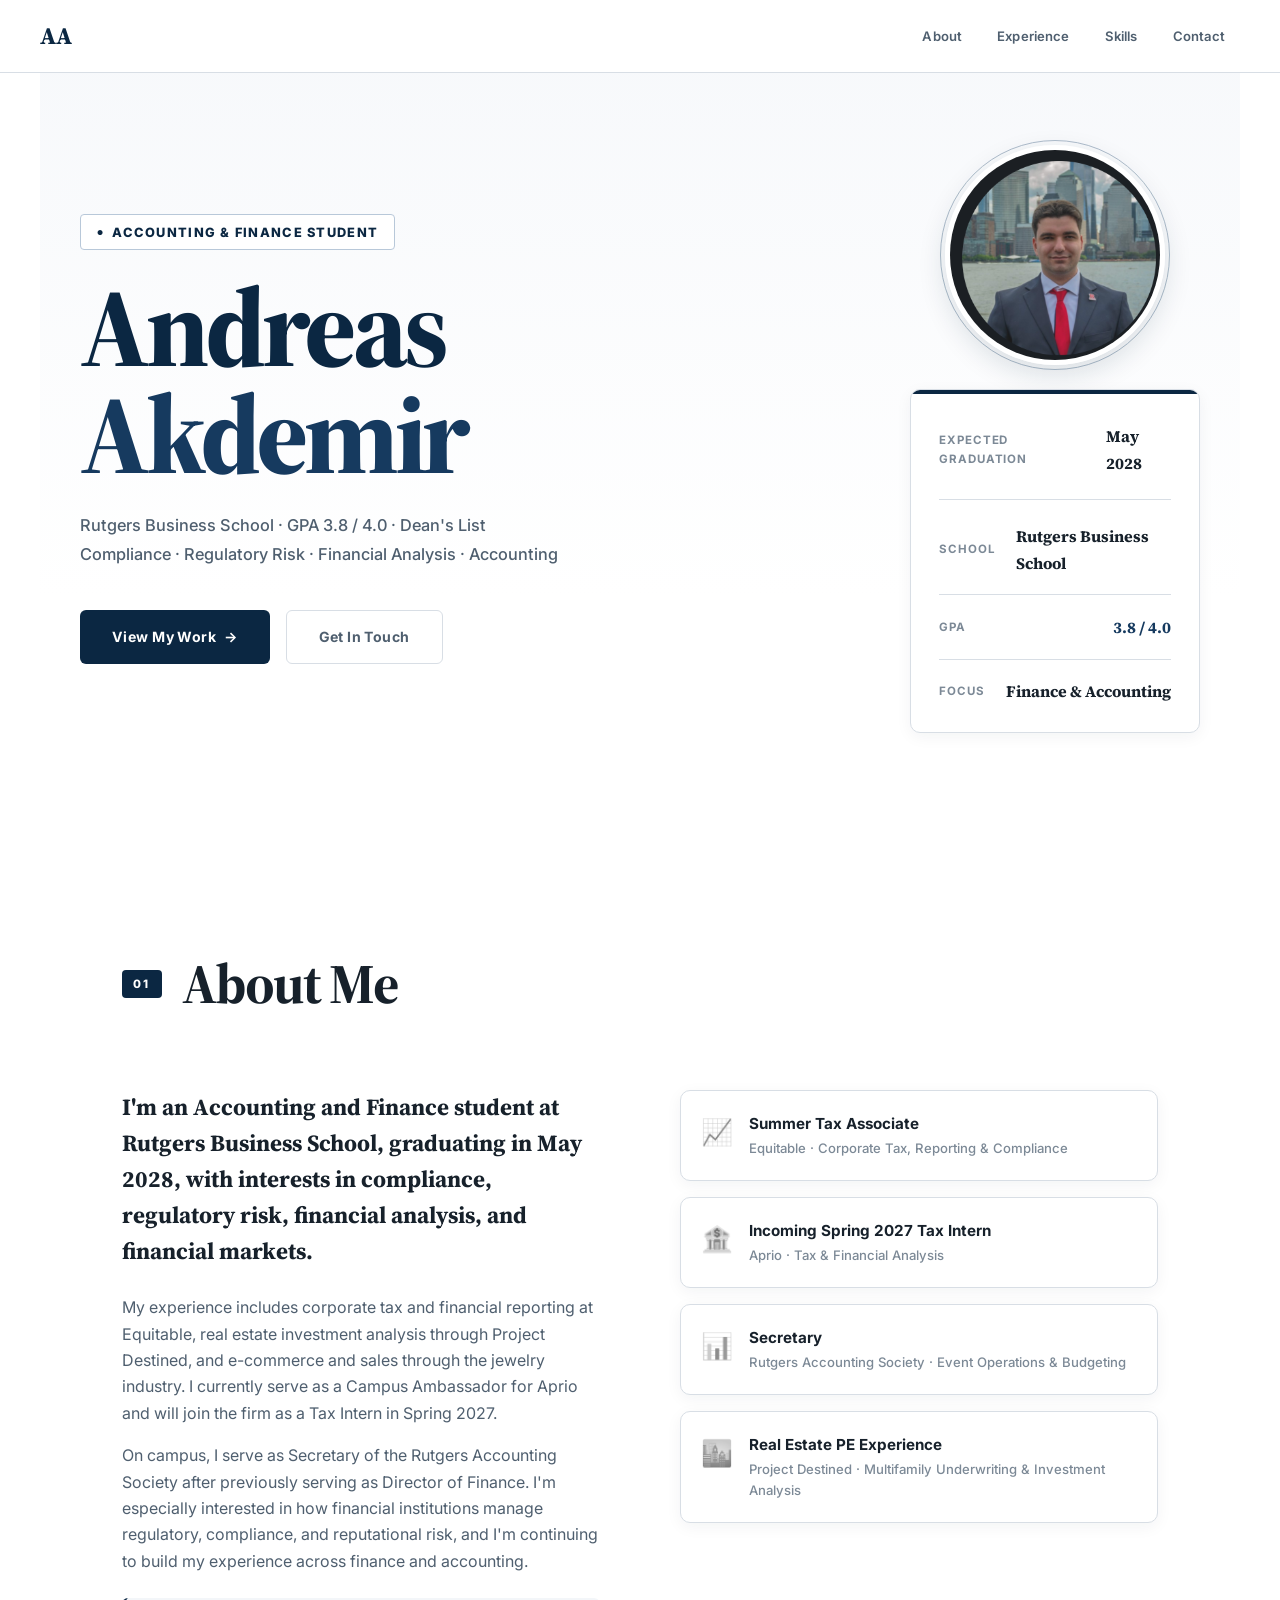
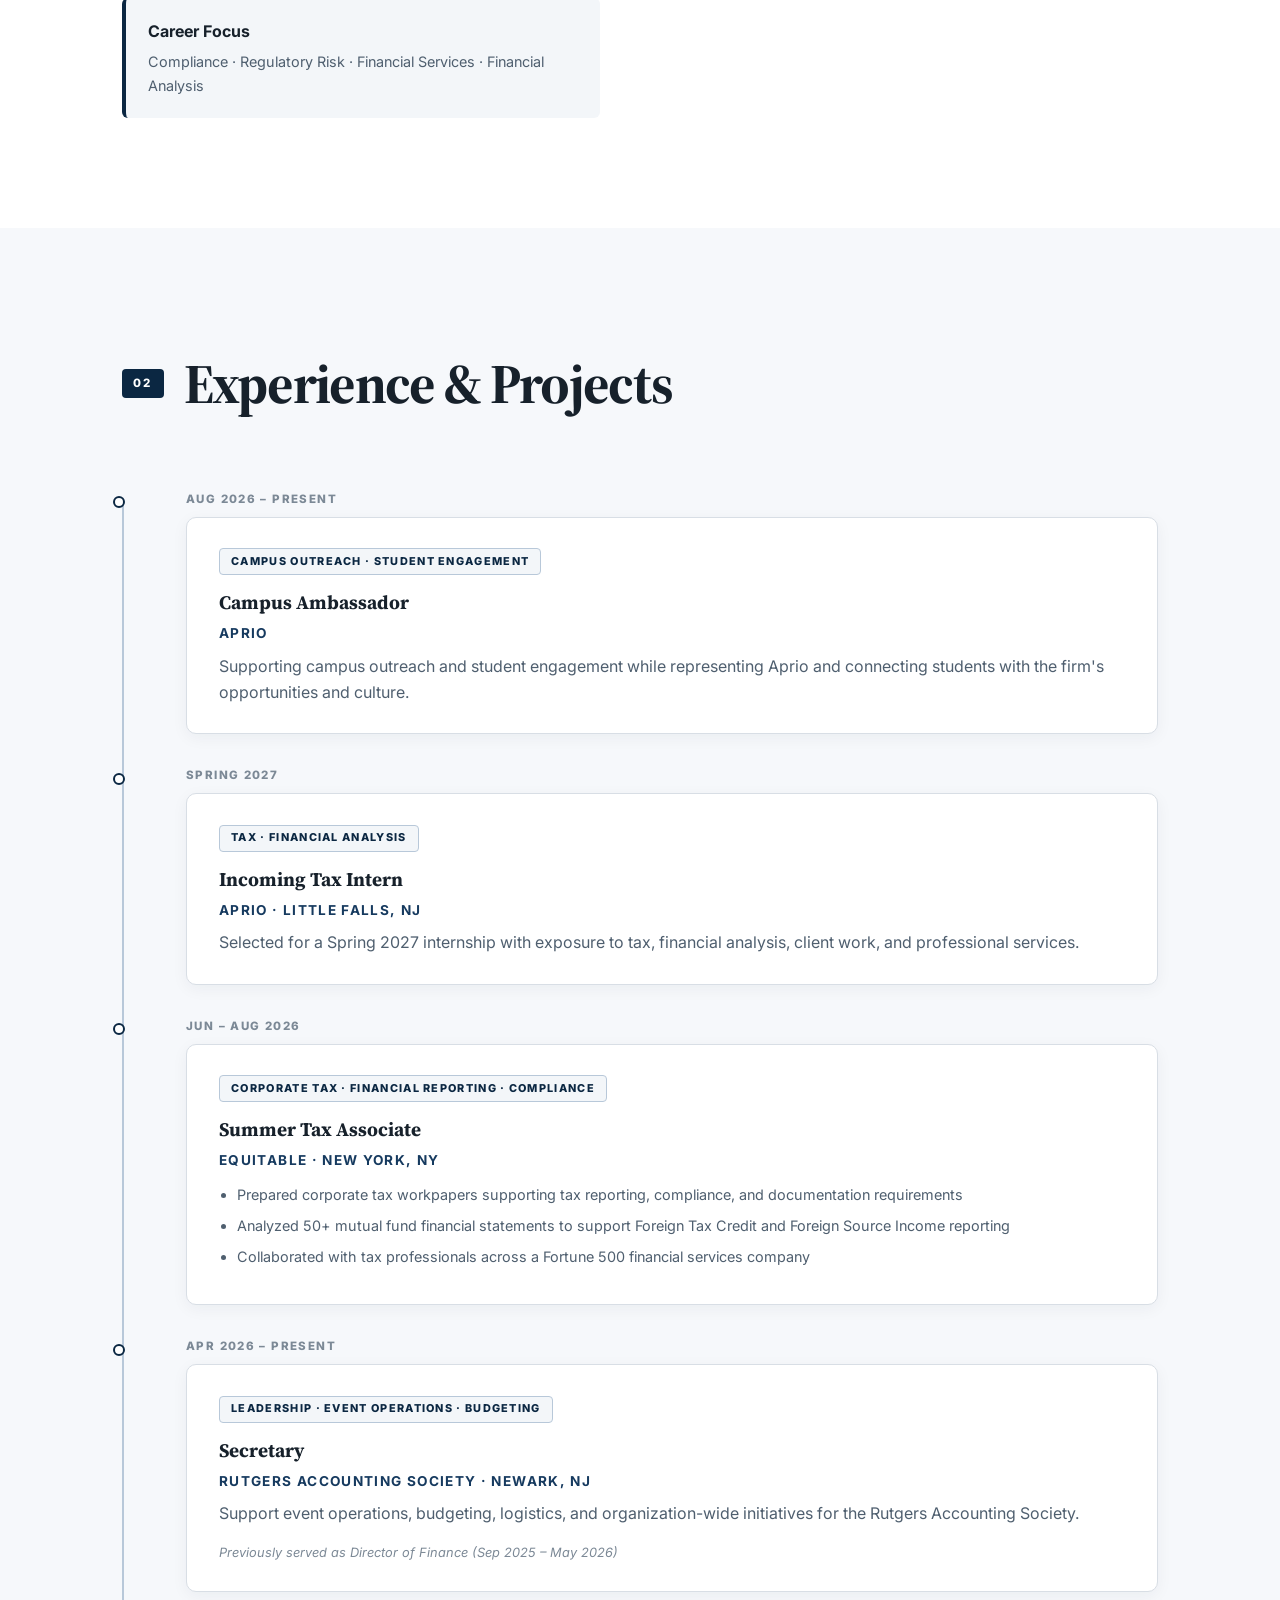
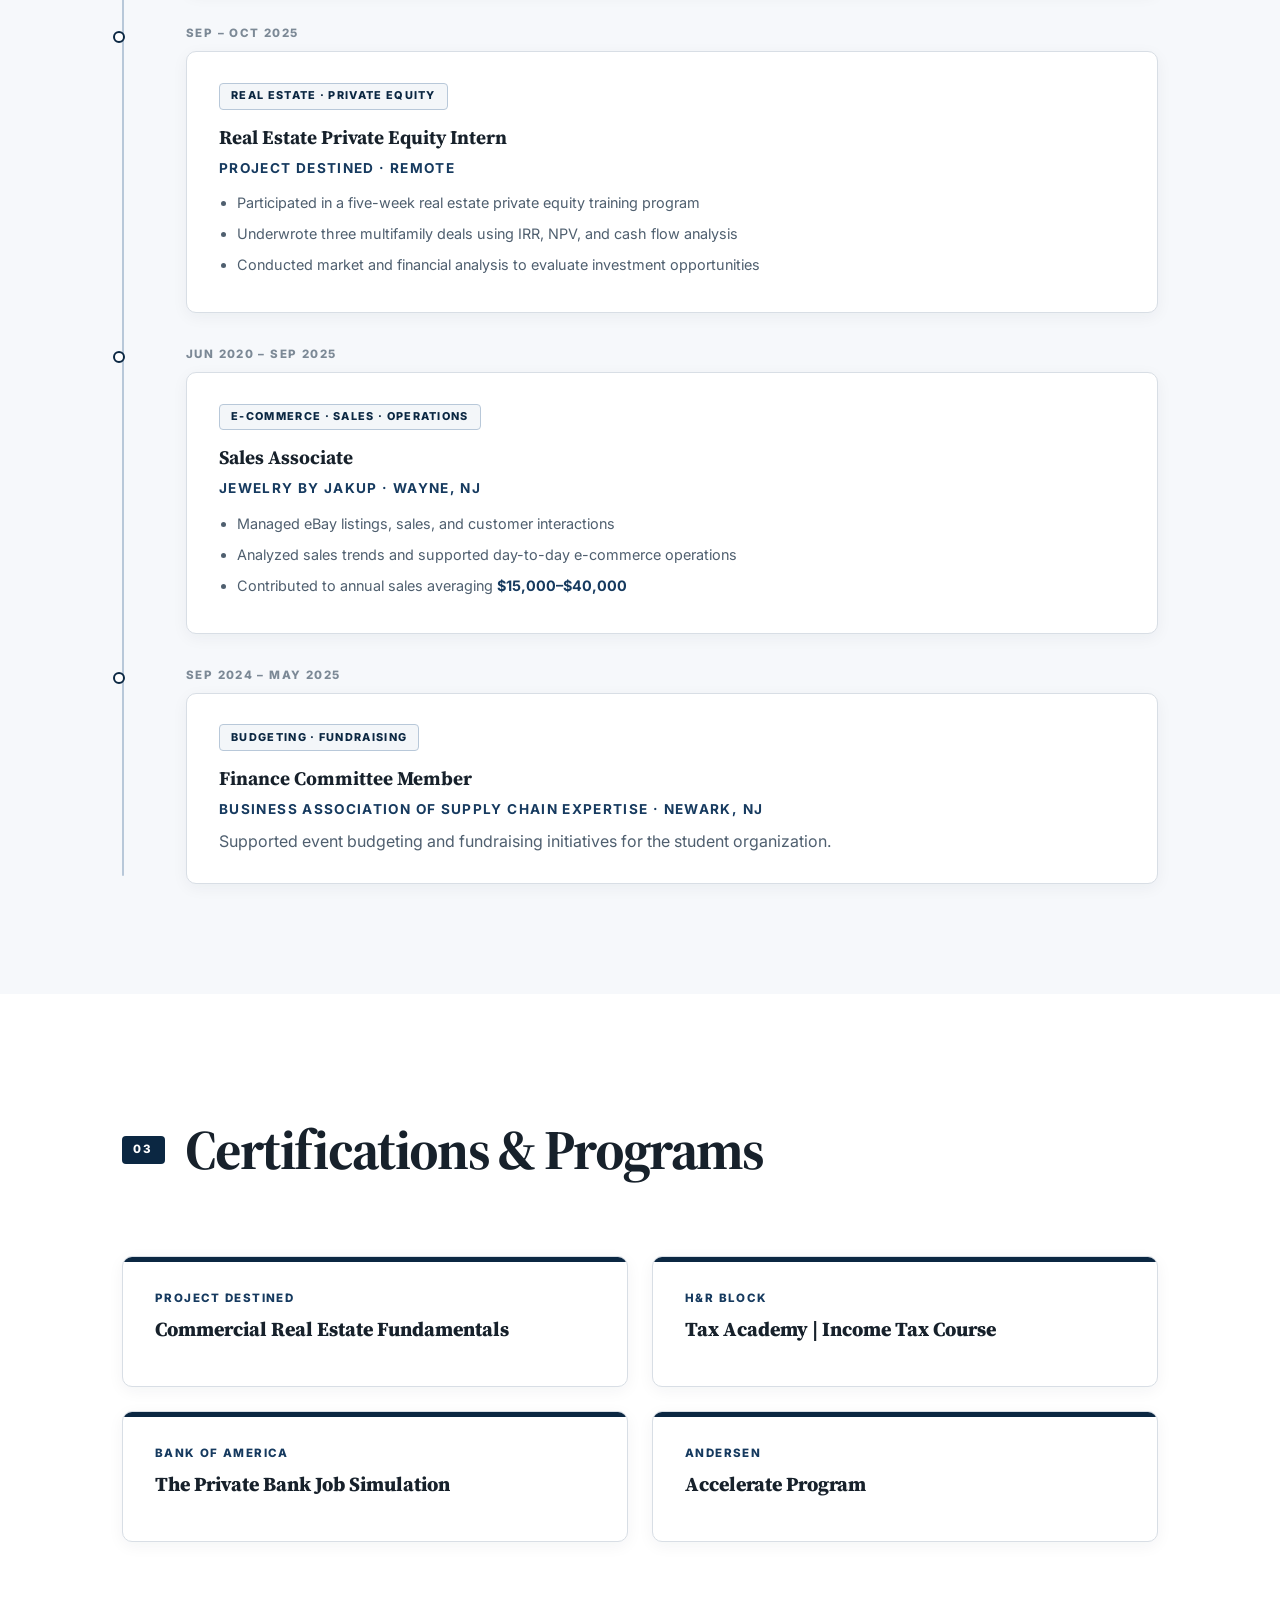
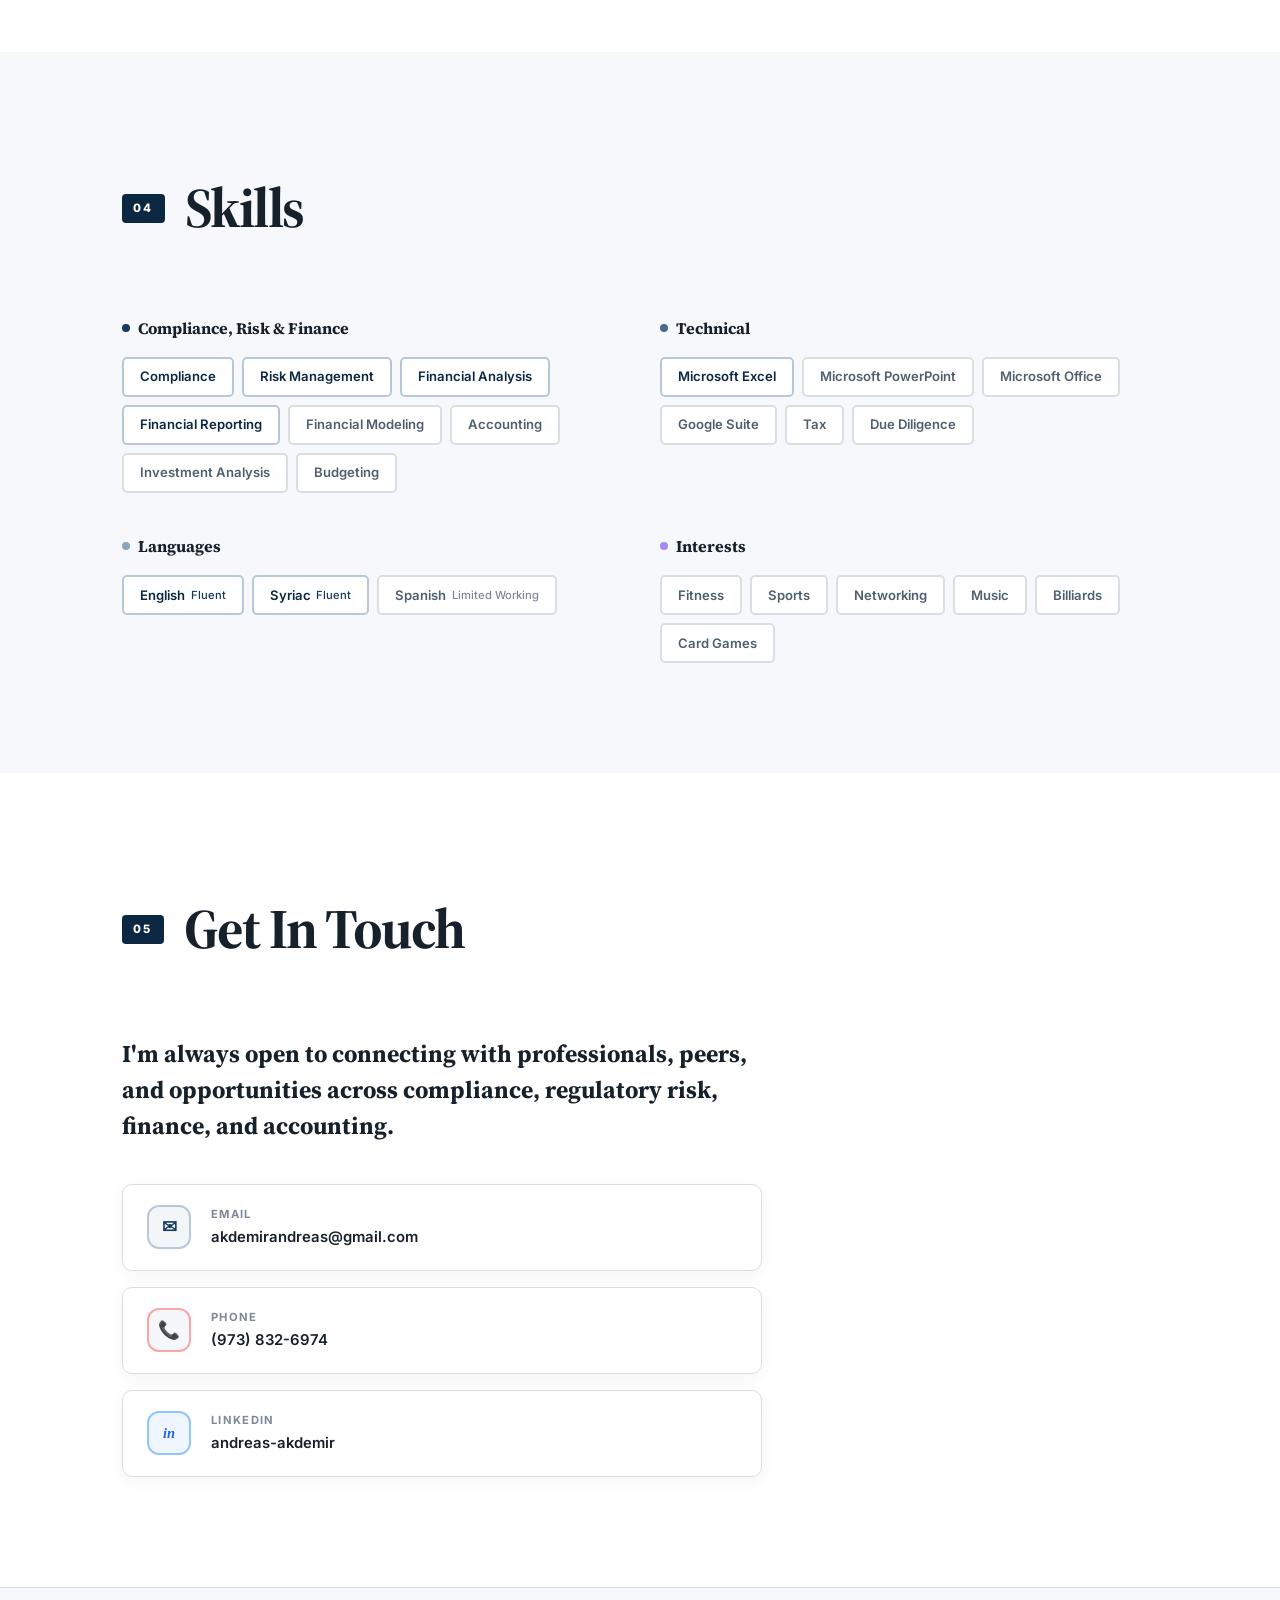
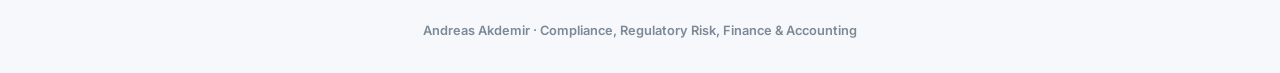
==== commit d095db7d: "Add files via upload" ====
--- a/index.html
+++ b/index.html
@@ -680,7 +680,7 @@
     </div>
     <div class="hero-side reveal delay-4">
       <div class="hero-photo-wrap">
-        <img src="[data-uri]" alt="Andreas Akdemir" class="hero-photo" />
+        <img src="[data-uri]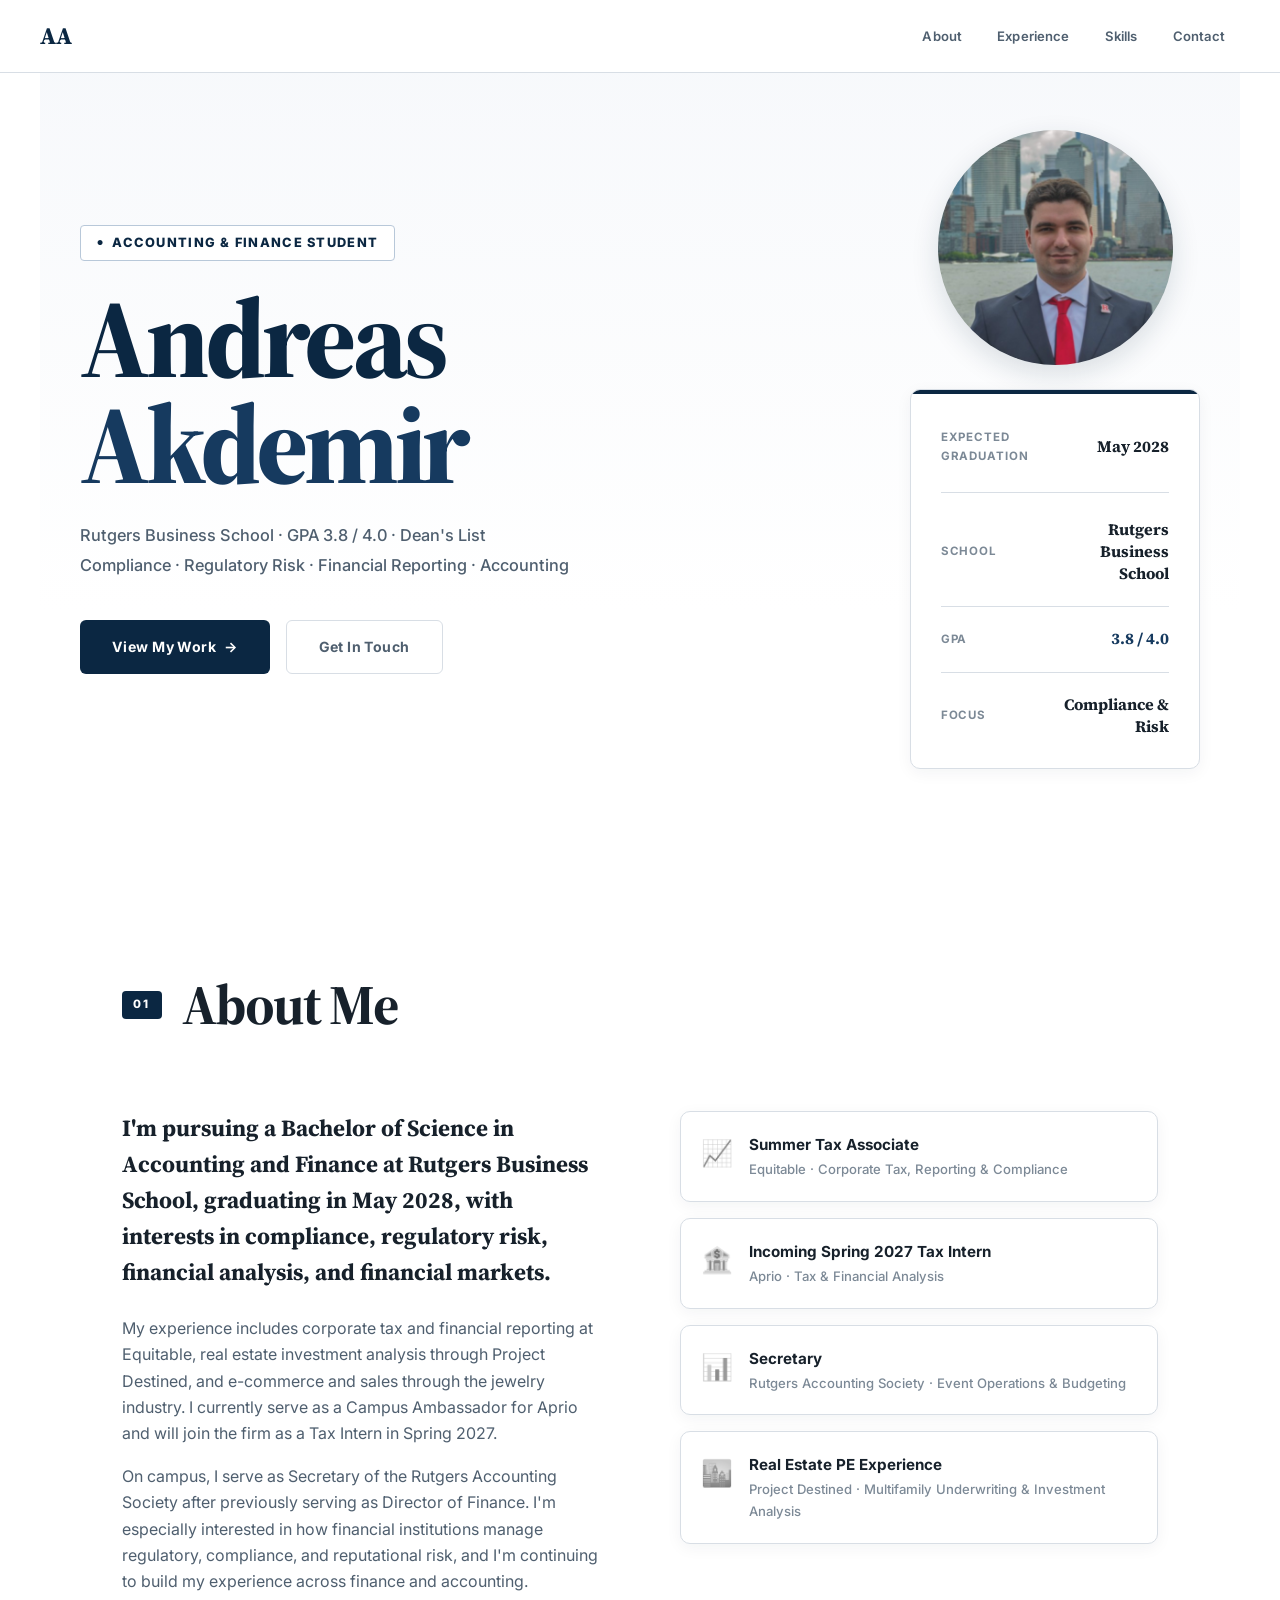
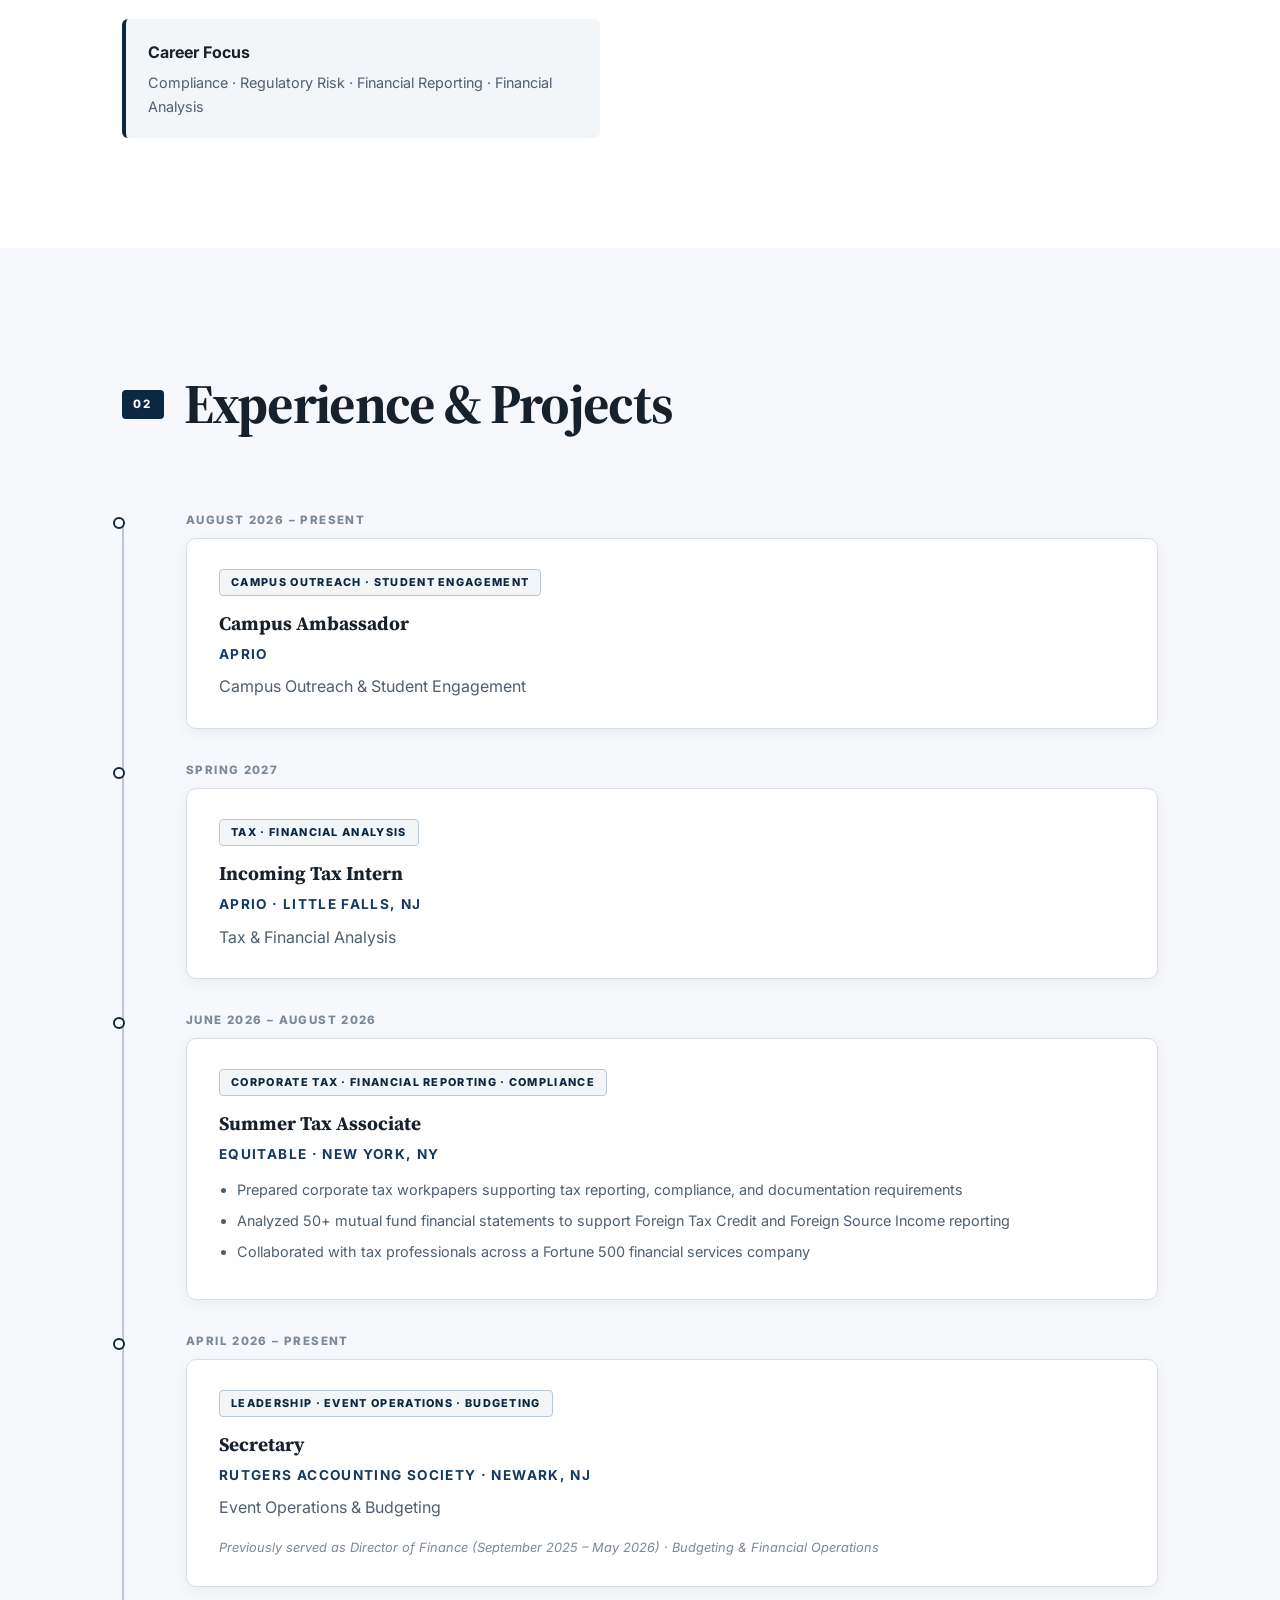
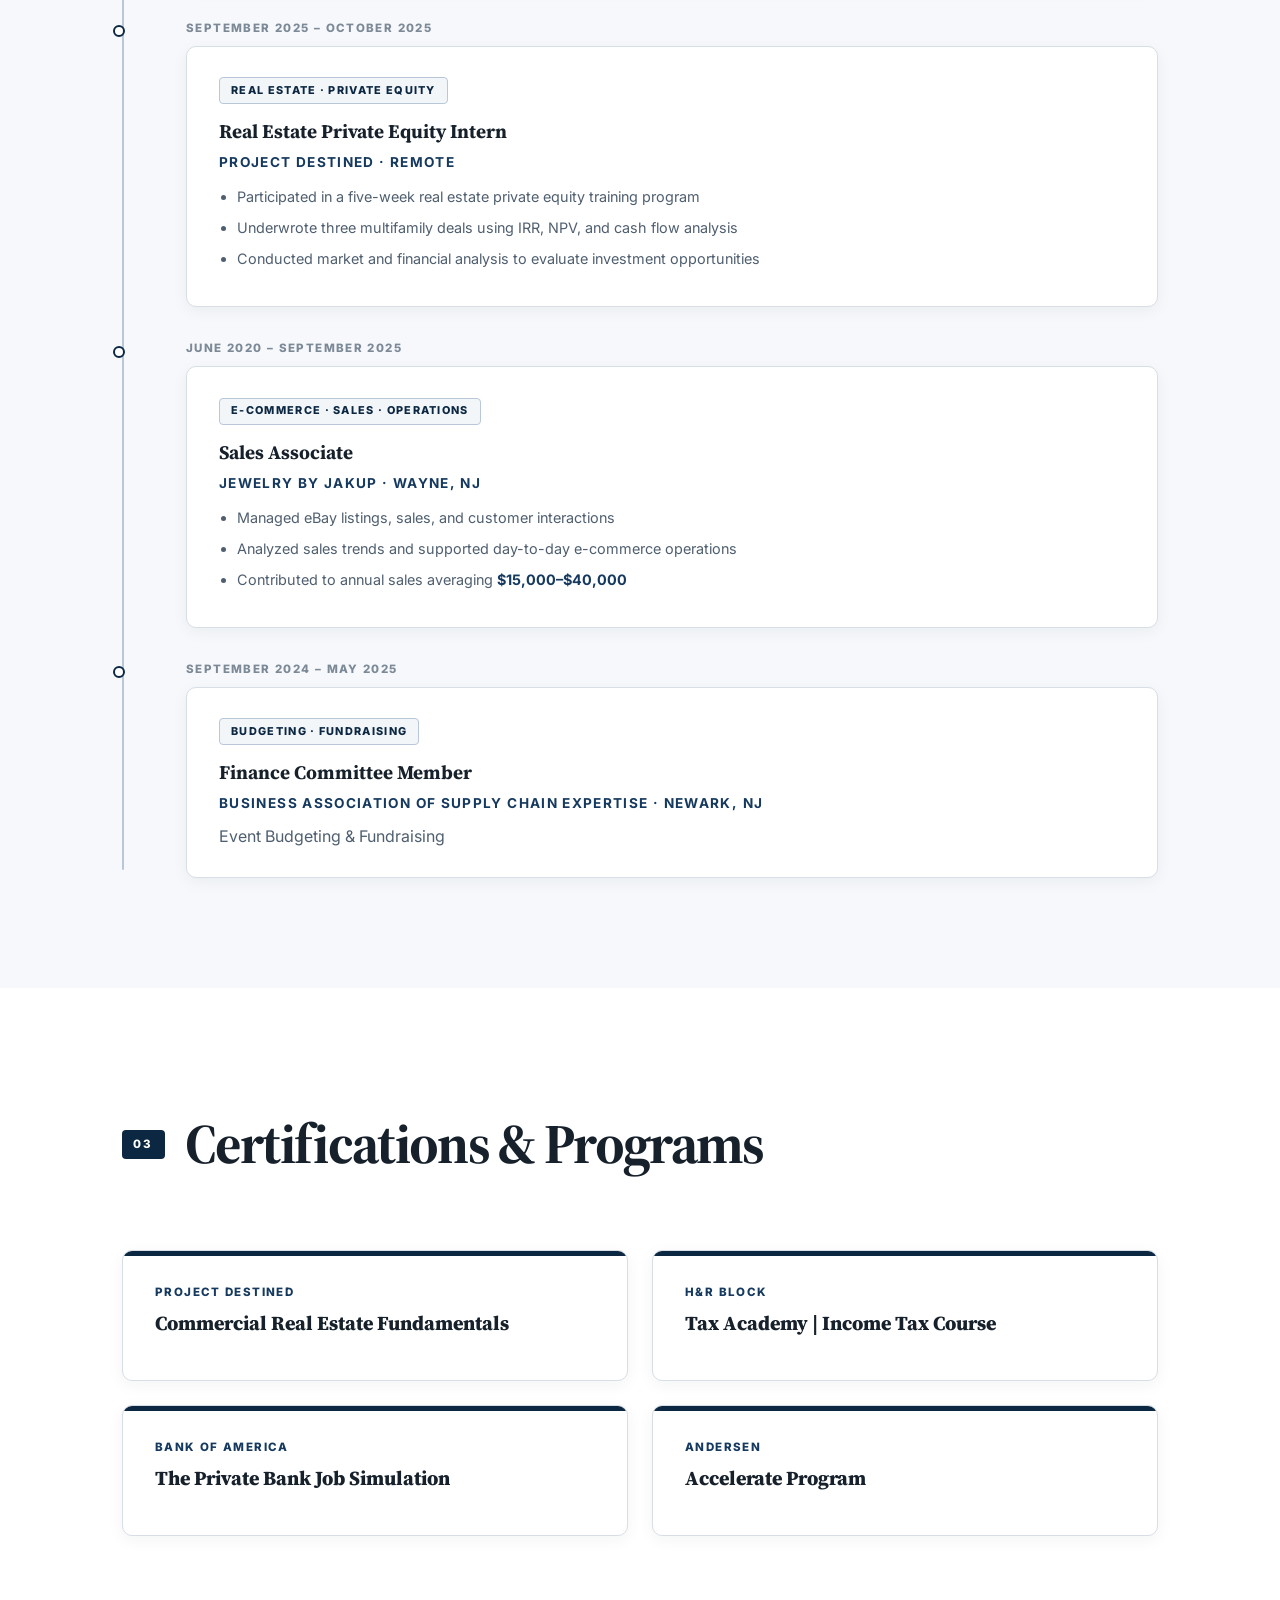
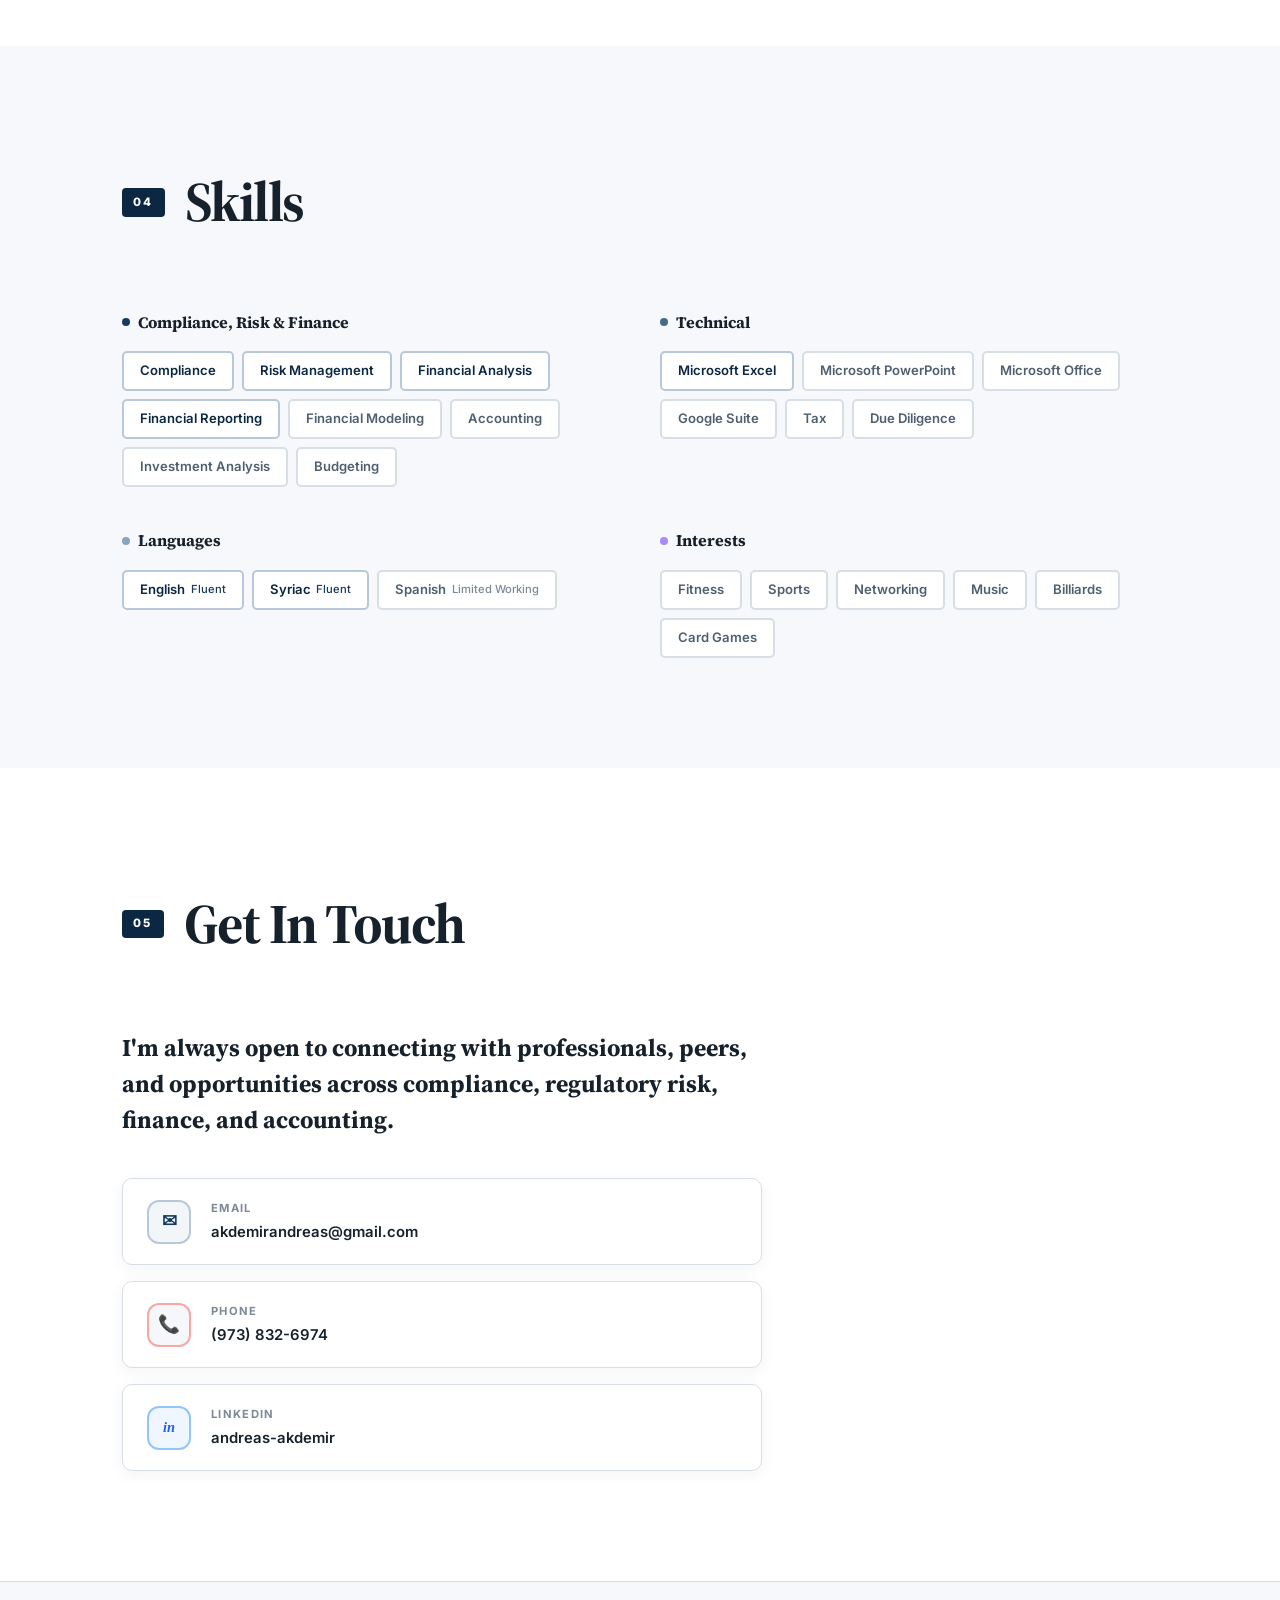
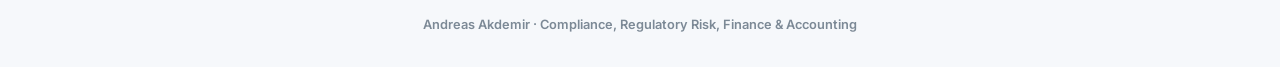
==== commit a798720a: "Add files via upload" ====
--- a/index.html
+++ b/index.html
@@ -671,7 +671,7 @@
       <h1 class="hero-name reveal delay-1">Andreas<br/><span class="name-highlight">Akdemir</span></h1>
       <p class="hero-sub reveal delay-2">
         Rutgers Business School · GPA 3.8 / 4.0 · Dean's List<br/>
-        Compliance · Regulatory Risk · Financial Analysis · Accounting
+        Compliance · Regulatory Risk · Financial Reporting · Accounting
       </p>
       <div class="hero-cta reveal delay-3">
         <a href="#experience" class="btn-primary">View My Work</a>
@@ -698,7 +698,7 @@
         </div>
         <div class="hero-card-row">
           <span class="card-label">Focus</span>
-          <span class="card-value">Finance &amp; Accounting</span>
+          <span class="card-value">Compliance &amp; Risk</span>
         </div>
       </div>
     </div>
@@ -718,7 +718,7 @@
       <div class="about-grid">
         <div class="about-text reveal delay-1">
           <p class="large-text">
-            I'm an Accounting and Finance student at Rutgers Business School, graduating in May 2028, with interests in compliance, regulatory risk, financial analysis, and financial markets.
+            I'm pursuing a Bachelor of Science in Accounting and Finance at Rutgers Business School, graduating in May 2028, with interests in compliance, regulatory risk, financial analysis, and financial markets.
           </p>
           <p>
             My experience includes corporate tax and financial reporting at Equitable, real estate investment analysis through Project Destined, and e-commerce and sales through the jewelry industry. I currently serve as a Campus Ambassador for Aprio and will join the firm as a Tax Intern in Spring 2027.
@@ -728,7 +728,7 @@
           </p>
           <div style="margin-top:1.5rem;padding:1.25rem 1.4rem;border-left:4px solid var(--teal-dark);background:var(--teal-faint);border-radius:6px;">
             <strong style="display:block;margin-bottom:.35rem;">Career Focus</strong>
-            <p style="margin:0;font-size:.9rem;">Compliance · Regulatory Risk · Financial Services · Financial Analysis</p>
+            <p style="margin:0;font-size:.9rem;">Compliance · Regulatory Risk · Financial Reporting · Financial Analysis</p>
           </div>
         </div>
         <div class="about-highlights reveal delay-2">
@@ -776,12 +776,12 @@
 
         <div class="timeline-item reveal">
           <div class="timeline-dot"></div>
-          <div class="timeline-date">Aug 2026 – Present</div>
+          <div class="timeline-date">August 2026 – Present</div>
           <div class="timeline-card">
             <div class="timeline-tag">Campus Outreach · Student Engagement</div>
             <h3>Campus Ambassador</h3>
             <h4>Aprio</h4>
-            <p>Supporting campus outreach and student engagement while representing Aprio and connecting students with the firm's opportunities and culture.</p>
+            <p>Campus Outreach &amp; Student Engagement</p>
           </div>
         </div>
 
@@ -792,13 +792,13 @@
             <div class="timeline-tag">Tax · Financial Analysis</div>
             <h3>Incoming Tax Intern</h3>
             <h4>Aprio · Little Falls, NJ</h4>
-            <p>Selected for a Spring 2027 internship with exposure to tax, financial analysis, client work, and professional services.</p>
+            <p>Tax &amp; Financial Analysis</p>
           </div>
         </div>
 
         <div class="timeline-item reveal delay-2">
           <div class="timeline-dot"></div>
-          <div class="timeline-date">Jun – Aug 2026</div>
+          <div class="timeline-date">June 2026 – August 2026</div>
           <div class="timeline-card">
             <div class="timeline-tag">Corporate Tax · Financial Reporting · Compliance</div>
             <h3>Summer Tax Associate</h3>
@@ -813,19 +813,19 @@
 
         <div class="timeline-item reveal delay-3">
           <div class="timeline-dot"></div>
-          <div class="timeline-date">Apr 2026 – Present</div>
+          <div class="timeline-date">April 2026 – Present</div>
           <div class="timeline-card">
             <div class="timeline-tag">Leadership · Event Operations · Budgeting</div>
             <h3>Secretary</h3>
             <h4>Rutgers Accounting Society · Newark, NJ</h4>
-            <p>Support event operations, budgeting, logistics, and organization-wide initiatives for the Rutgers Accounting Society.</p>
-            <p class="small-note">Previously served as Director of Finance (Sep 2025 – May 2026)</p>
+            <p>Event Operations &amp; Budgeting</p>
+            <p class="small-note">Previously served as Director of Finance (September 2025 – May 2026) · Budgeting &amp; Financial Operations</p>
           </div>
         </div>
 
         <div class="timeline-item reveal delay-4">
           <div class="timeline-dot"></div>
-          <div class="timeline-date">Sep – Oct 2025</div>
+          <div class="timeline-date">September 2025 – October 2025</div>
           <div class="timeline-card">
             <div class="timeline-tag">Real Estate · Private Equity</div>
             <h3>Real Estate Private Equity Intern</h3>
@@ -840,7 +840,7 @@
 
         <div class="timeline-item reveal">
           <div class="timeline-dot"></div>
-          <div class="timeline-date">Jun 2020 – Sep 2025</div>
+          <div class="timeline-date">June 2020 – September 2025</div>
           <div class="timeline-card">
             <div class="timeline-tag">E-Commerce · Sales · Operations</div>
             <h3>Sales Associate</h3>
@@ -855,12 +855,12 @@
 
         <div class="timeline-item reveal delay-1">
           <div class="timeline-dot"></div>
-          <div class="timeline-date">Sep 2024 – May 2025</div>
+          <div class="timeline-date">September 2024 – May 2025</div>
           <div class="timeline-card">
             <div class="timeline-tag">Budgeting · Fundraising</div>
             <h3>Finance Committee Member</h3>
             <h4>Business Association of Supply Chain Expertise · Newark, NJ</h4>
-            <p>Supported event budgeting and fundraising initiatives for the student organization.</p>
+            <p>Event Budgeting &amp; Fundraising</p>
           </div>
         </div>
 
@@ -1149,3 +1149,88 @@
   margin-right: 1.25rem;
 }
 </style>
+
+<style>
+.hero-photo-wrap {
+  width: 230px;
+  height: 230px;
+  border-radius: 50%;
+  overflow: hidden;
+  background: #eef2f6;
+  box-shadow: 0 10px 28px rgba(15,39,66,.14);
+}
+.hero-photo {
+  width: 100% !important;
+  height: 100% !important;
+  object-fit: cover !important;
+  object-position: center center !important;
+  border: 0 !important;
+  border-radius: 50% !important;
+  transform: scale(1.10);
+  box-shadow: none !important;
+}
+.hero-photo:hover {
+  transform: scale(1.10) !important;
+}
+.hero-photo-ring {
+  display: none !important;
+}
+</style>
+
+<style>
+.hero-card { padding: 1.9rem 1.85rem; }
+.hero-card-row {
+  display: grid;
+  grid-template-columns: 1fr 1.25fr;
+  gap: 1.4rem;
+  align-items: center;
+  padding: 1.35rem 0;
+}
+.hero-card-row:first-child { padding-top: .45rem; padding-bottom: 1.65rem; }
+.hero-card-row:nth-child(2) { padding-top: 1.65rem; }
+.card-value { text-align: right; line-height: 1.35; }
+@media (max-width: 640px) {
+  .hero-card-row { grid-template-columns: 1fr 1.2fr; gap: 1rem; }
+}
+</style>
+
+<style>
+/* Final profile-photo framing */
+.hero-photo-wrap {
+  width: 235px !important;
+  height: 235px !important;
+  border-radius: 50% !important;
+  overflow: hidden !important;
+  background: #eef2f6 !important;
+  box-shadow: 0 10px 28px rgba(15,39,66,.14) !important;
+}
+.hero-photo {
+  width: 100% !important;
+  height: 100% !important;
+  object-fit: cover !important;
+  object-position: 50% 47% !important;
+  border-radius: 50% !important;
+  border: 0 !important;
+  transform: scale(1.20) !important;
+  transform-origin: 50% 48% !important;
+  box-shadow: none !important;
+}
+.hero-photo:hover {
+  transform: scale(1.20) !important;
+}
+.hero-photo-ring {
+  display: none !important;
+}
+</style>
+
+<style>
+/* Face-centered final crop */
+.hero-photo {
+  object-position: 50% 38% !important;
+  transform: scale(1.20) !important;
+  transform-origin: 50% 40% !important;
+}
+.hero-photo:hover {
+  transform: scale(1.20) !important;
+}
+</style>
